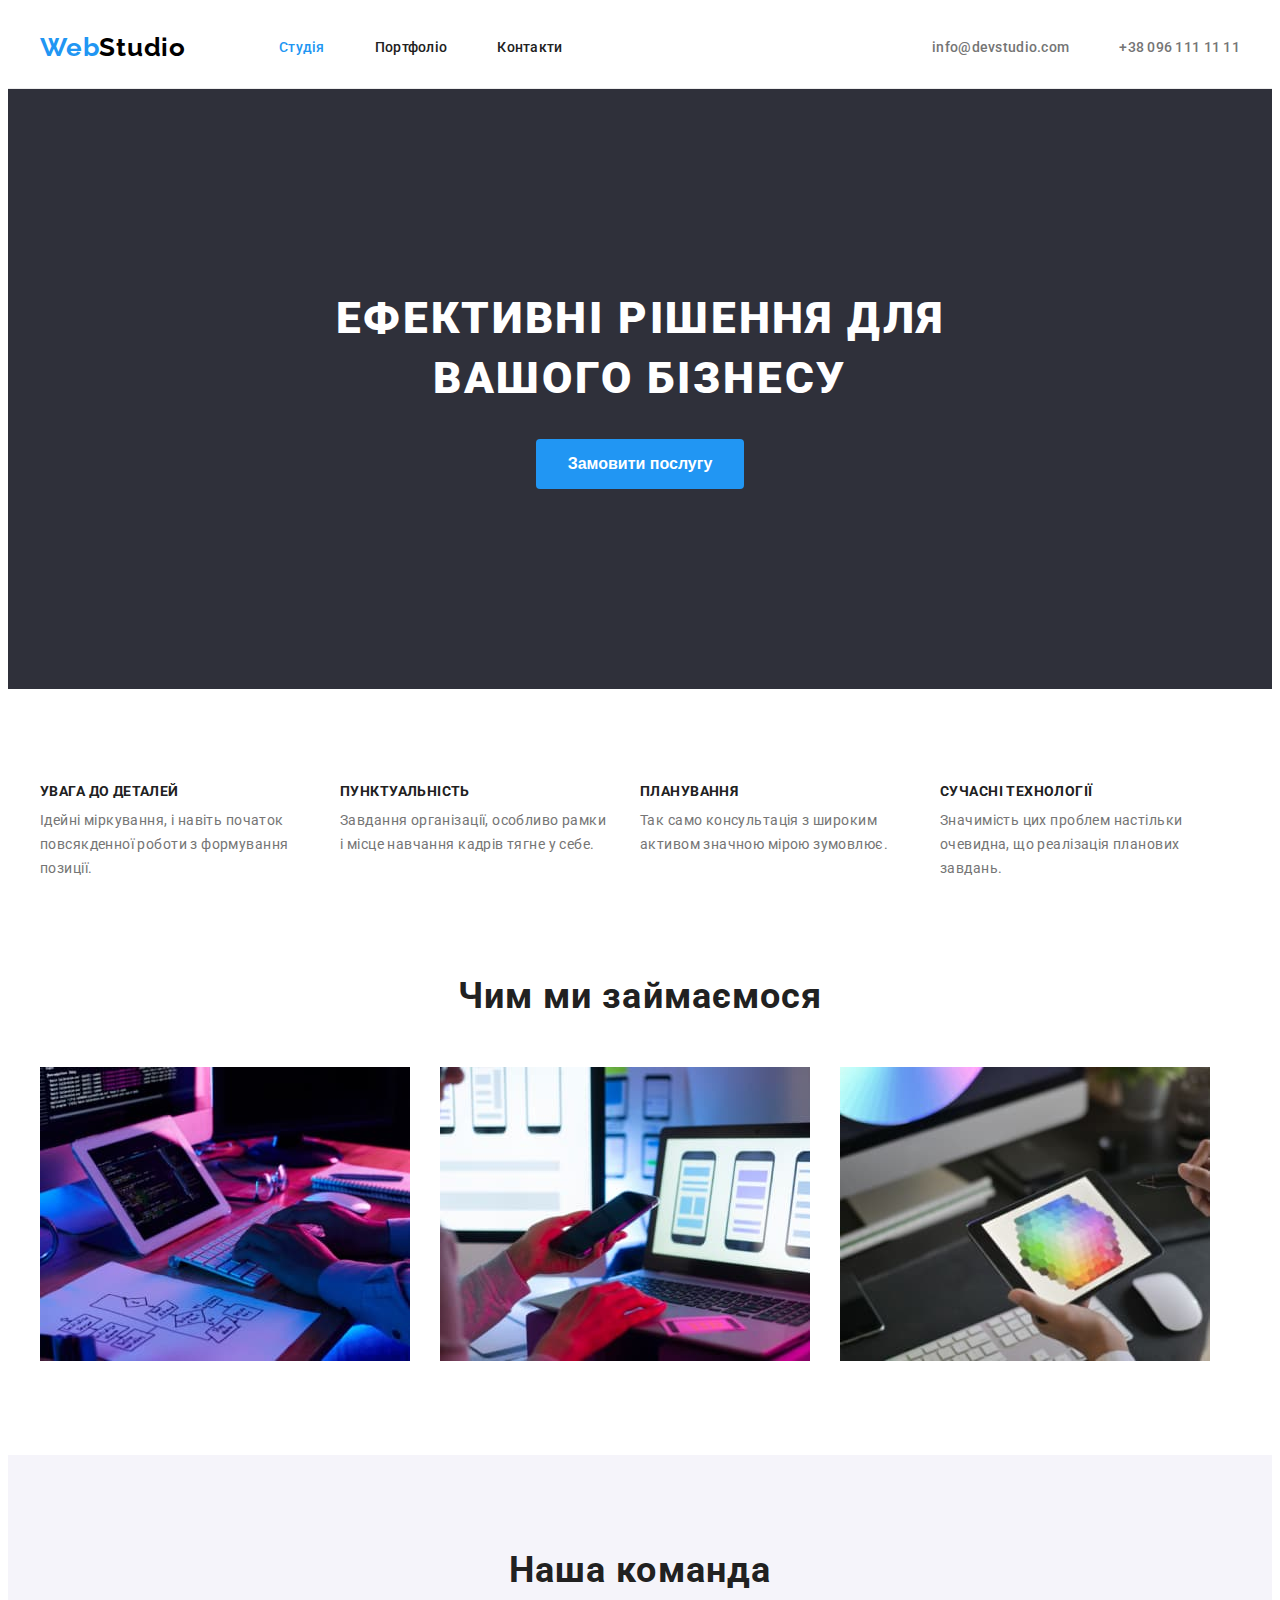
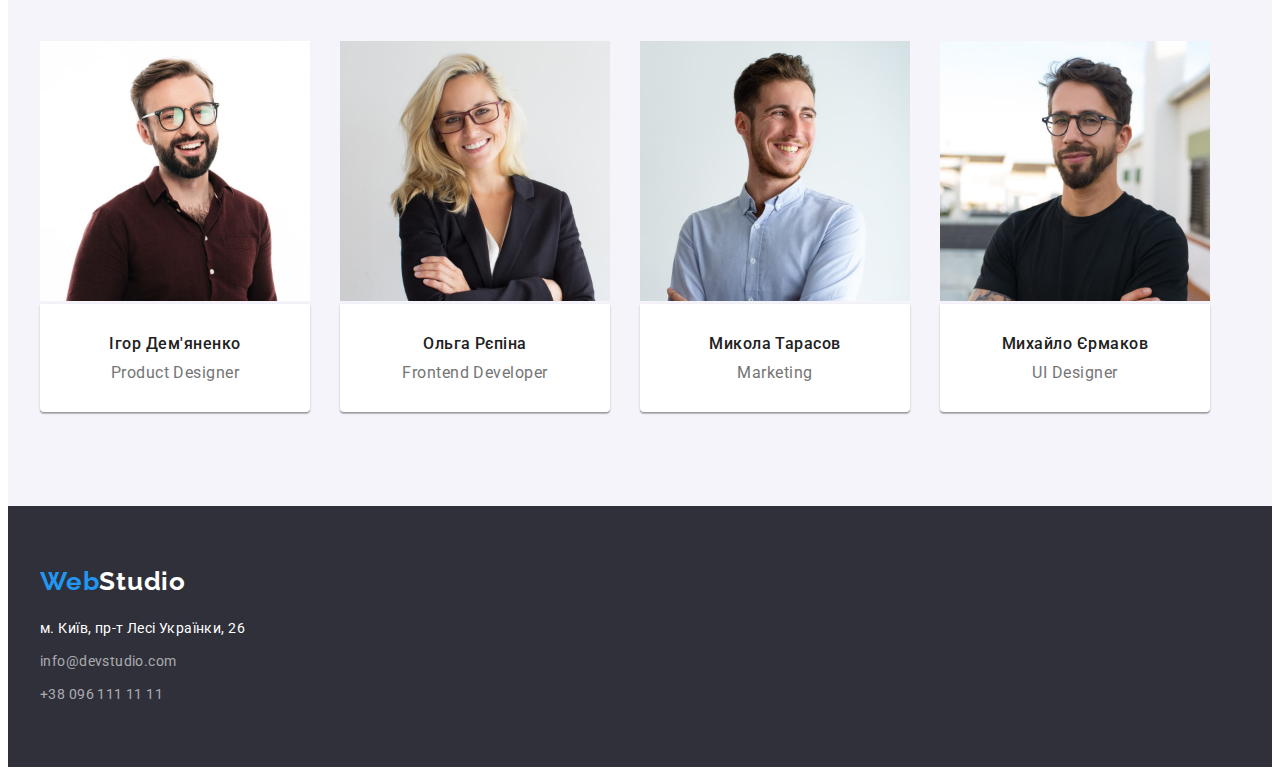
==== index.html @ 23560414 "start" ====
<!DOCTYPE html>
<html lang="uk">
  <head>
    <meta charset="UTF-8" />
    <meta http-equiv="X-UA-Compatible" content="IE=edge" />
    <meta name="viewport" content="width=device-width, initial-scale=1.0" />
    <link
    rel="stylesheet"
    href="https://cdnjs.cloudflare.com/ajax/libs/modern-normalize/1.1.0/modern-normalize.min.css"
    integrity="sha512-wpPYUAdjBVSE4KJnH1VR1HeZfpl1ub8YT/NKx4PuQ5NmX2tKuGu6U/JRp5y+Y8XG2tV+wKQpNHVUX03MfMFn9Q=="
    crossorigin="anonymous"
    referrerpolicy="no-referrer"
  />
    <link rel="stylesheet" href="./css/styles.css" />
    <link rel="preconnect" href="https://fonts.googleapis.com" />
    <link rel="preconnect" href="https://fonts.gstatic.com" crossorigin />
    <link
      href="https://fonts.googleapis.com/css2?family=Raleway:wght@700&family=Roboto:wght@400;500;700;900&display=swap"
      rel="stylesheet"
    />
    <title>Студія</title>
  </head>
  <body>
    <header class="page-header">
      <div class="container header-container">
        <a href="./index.html" class="logo"
          ><span class="logo-web">Web</span>Studio</a
        >
        <nav class="navigation">
          <ul class="header-nav">
            <li><a href="./index.html" class="link-nav current">Студія</a></li>
            <li><a href="./portfolio.html" class="link-nav">Портфоліо</a></li>
            <li><a href="" class="link-nav">Контакти</a></li>
          </ul>
        </nav>
        <ul class="contacts-nav-flex">
          <li>
            <a href="mailto:info@devstudio.com" class="contacts-nav"
              >info@devstudio.com</a
            >
          </li>
          <li>
            <a href="tel:+380961111111" class="contacts-nav"
              >+38 096 111 11 11</a
            >
          </li>
        </ul>
      </div>
    </header>
    <main>
      <section class="banner">
        <div class="container">
          <h1 class="banner-title">
            Ефективні рішення для вашого бізнесу
          </h1>
          <button type="button" class="button">Замовити послугу</button>
        </div>
      </section>
      <section class="section">
        <div class="container">
          <h2 class="visually-hidden">Переваги</h2>
          <ul class="advances">
            <li class="advances-list">
              <h3 class="title title-advances">УВАГА ДО ДЕТАЛЕЙ</h3>
              <p class="content content-advances">
                Ідейні міркування, і навіть початок повсякденної роботи з
                формування позиції.
              </p>
            </li>
            <li class="advances-list">
              <h3 class="title title-advances">ПУНКТУАЛЬНІСТЬ</h3>
              <p class="content content-advances">
                Завдання організації, особливо рамки і місце навчання кадрів
                тягне у себе.
              </p>
            </li>
            <li class="advances-list">
              <h3 class="title title-advances">ПЛАНУВАННЯ</h3>
              <p class="content content-advances">
                Так само консультація з широким активом значною мірою зумовлює.
              </p>
            </li>
            <li class="advances-list">
              <h3 class="title title-advances">СУЧАСНІ ТЕХНОЛОГІЇ</h3>
              <p class="content content-advances">
                Значимість цих проблем настільки очевидна, що реалізація
                планових завдань.
              </p>
            </li>
          </ul>
        </div>
      </section>
      <section class="section section-working">
        <div class="container container-working">
          <h2 class="title title-working">Чим ми займаємося</h2>
          <ul class="working">
            <li>
              <img
                class="working-img"
                src="./images/img.jpg"
                alt="Картинка1"
                width="370"
                height="294"
              />
            </li>
            <li>
              <img
                class="working-img"
                src="./images/img(1).jpg"
                alt="Картинка2"
                width="370"
                height="294"
              />
            </li>
            <li>
              <img
                class="working-img"
                src="./images/img(2).jpg"
                alt="Картинка3"
                width="370"
                height="294"
              />
            </li>
          </ul>
        </div>
      </section>
      <section class="section section-team">
        <div class="container container-team">
          <h2 class="title title-team">Наша команда</h2>
          <ul class="team">
            <li>
              <img
                src="./images/teammate-1.jpg"
                alt="Член команди-1"
                width="270"
                height="260"
              />
              <div class="team-content">
                <h3 class="title title-teammate">Ігор Дем'яненко</h3>
                <p class="content content-post">Product Designer</p>
              </div>
            </li>
            <li>
              <img
                src="./images/teammate-2.jpg"
                alt="Член команди-2"
                width="270"
                height="260"
              />
              <div class="team-content">
                <h3 class="title title-teammate">Ольга Рєпіна</h3>
                <p class="content content-post">Frontend Developer</p>
              </div>
            </li>
            <li>
              <img
                src="./images/teammate-3.jpg"
                alt="Член команди-3"
                width="270"
                height="260"
              />
              <div class="team-content">
                <h3 class="title title-teammate">Микола Тарасов</h3>
                <p class="content content-post">Marketing</p>
              </div>
            </li>
            <li>
              <img
                src="./images/teammate-4.jpg"
                alt="Член команди-4"
                width="270"
                height="260"
              />
              <div class="team-content">
                <h3 class="title title-teammate">Михайло Єрмаков</h3>
                <p class="content content-post">UI Designer</p>
              </div>
            </li>
          </ul>
        </div>
      </section>
    </main>
    <footer class="footer">
      <div class="container">
        <a href="./index.html" class="logo-footer"
          ><span class="logo-web-footer">Web</span>Studio</a
        >
        <address>
          <ul>
            <li class="footer-list">
              <a href="https://goo.gl/maps/j4HgzEJUqqc4Ymoc8" class="address">
                м. Київ, пр-т Лесі Українки, 26</a
              >
            </li>
            <li class="footer-list">
              <a href="mailto:info@devstudio.com" class="contacts-footer"
                >info@devstudio.com</a
              >
            </li>
            <li>
              <a href="tel:+380961111111" class="contacts-footer"
                >+38 096 111 11 11</a
              >
            </li>
          </ul>
        </address>
      </div>
    </footer>
  </body>
</html>
---- css/styles.css ----
h1,
h2,
h3,
h4,
h5,
h6,
p{
    margin: 0;
}

body{
    background-color: #FFFFFF;
    font-family: 'Roboto', sans-serif;
    color: #757575;
    font-size: 14px;
    letter-spacing: 0.03em;
}
footer{
    background-color: #2F303A;
}
ul{
    list-style: none;
    padding: 0;
    margin: 0;
}

/* Header */
.header-nav{
    display: flex;
    gap: 50px;
}
.page-header{
    border-bottom: 1px solid #ECECEC;
    padding-top: 24px;
    padding-bottom: 25px;
}
.contacts-nav-flex{
    display: flex;
    gap: 50px;
}
.header-container{
    display: flex;
    align-items: center;
}
.logo{
    color: black;
    font-family: 'Raleway', sans-serif;
    text-decoration: none;
    font-weight: 700;
    font-size: 26px;
    line-height: 1.1923;
    letter-spacing: 0.03em;
    margin-right: 93px;
}
.logo-web{
    color: #2196F3;
    font-family: 'Raleway', sans-serif;
    text-decoration: none;
    font-weight: 700;
    font-size: 26px;
    line-height: 1.1923;
    letter-spacing: 0.03em;
}
.navigation{
    margin-right: auto;
}
.link-nav{
    color: #212121;
    text-decoration: none;
    font-weight: 500;
    font-size: 14px;
    line-height: 1.1428;
    letter-spacing: 0.02em;
    padding-top: 10px;
    padding-bottom: 10px;
}
.link-nav:hover, 
.link-nav:focus{
    color: #2196F3;
}
.contacts-nav{
    color: #757575;
    text-decoration: none;
    font-weight: 500;
    font-size: 14px;
    line-height: 1.1428;
    letter-spacing: 0.02em;
    padding-top: 10px;
    padding-bottom: 10px;
}
.contacts-nav:hover, 
.contacts-nav:focus{
    color: #2196F3;
}
/* Main index */
.banner{
    background-color: #2F303A;
    padding-top: 200px;
    padding-bottom: 200px;
}
.banner-title{
    color: #FFFFFF;
    text-align: center;
    font-weight: 900;
    font-size: 44px;
    line-height: 1.3636;
    letter-spacing: 0.06em;
    text-transform: uppercase;
    width: 696px;
    margin: 0 auto;
}
.title{
    color: #212121;
}
.content{
    color: #757575;
}
.logo-footer{
    color: #FFFFFF;
    font-family: 'Raleway', sans-serif;
    text-decoration: none;
    font-weight: 700;
    font-size: 26px;
    line-height: 1.1923;
    letter-spacing: 0.03em;
    margin-bottom: 20px;
    display: block;
}
.logo-web-footer{
    color: #2196F3;
    font-family: 'Raleway', sans-serif;
    text-decoration: none;
    font-weight: 700;
    font-size: 26px;
    line-height: 1.1923;
    letter-spacing: 0.03em;
}
.footer-list{
    margin-bottom: 9px;
}
.address{
    color: #FFFFFF;
    text-decoration: none;
    font-weight: 400;
    font-size: 14px;
    line-height: 1.7142;
    letter-spacing: 0.03em;
    font-style: normal;
}
.address:focus,
.address:hover{
    color: #2196F3; 
}
.contacts-footer{
    color: rgba(255, 255, 255, 0.6);
    text-decoration: none;
    font-weight: 400;
    font-size: 14px;
    line-height: 1.7142;
    letter-spacing: 0.03em;
    font-style: normal;
}
.contacts-footer:hover,
.contacts-footer:focus{
    color: #2196F3;
}
.footer{
    padding-top: 60px;
    padding-bottom: 60px;
}
.button{
    cursor: pointer;
}
.banner button{
    display: block;
    background: #2196F3;
    font-weight: 700;
    font-size: 16px;
    line-height: 1.87;
    color: #FFFFFF;
    margin: 0 auto;
    margin-top: 30px;
    border-radius: 4px;
    border: 0;
    padding: 10px 32px ;
}
.advances{
    display: flex;
    gap: 30px;
}
.title-advances{  
    font-weight: 700;
    font-size: 14px;
    line-height: 1.1428;
    letter-spacing: 0.03em;
    text-transform: uppercase;
    margin-bottom: 10px;
}
.content-advances {
    font-weight: 400;
    font-size: 14px;
    line-height: 1.7142;
    letter-spacing: 0.03em;
}
.advances-list{
    width: 270px;
}
.title-working{
    font-weight: 700;
    font-size: 36px;
    line-height: 1.1666;
    text-align: center;
    letter-spacing: 0.03em;
    margin-bottom: 50px;
}
.working-img{
    display: block;
    max-width: 100%;
    height: auto;
}
.working{
    display: flex;
    gap: 30px;
}
.team{
    display: flex;
    gap: 30px;
}
.title-team{
    font-weight: 700;
    font-size: 36px;
    line-height: 1.1666;
    text-align: center;
    letter-spacing: 0.03em;
    margin-bottom: 50px;
}
.title-teammate{
    font-weight: 500;
    font-size: 16px;
    line-height: 1.1875;
    letter-spacing: 0.03em;
    margin-bottom: 10px;
}
.container-team{
    text-align: center;
      
}
.section-team{
    background-color:#F5F4FA ;
}
.team-content{
    background: #FFFFFF;
    box-shadow: 0px 1px 3px rgba(0, 0, 0, 0.12), 0px 1px 1px rgba(0, 0, 0, 0.14), 0px 2px 1px rgba(0, 0, 0, 0.2);
    border-radius: 0px 0px 4px 4px;
    padding-top: 30px;
    padding-bottom: 30px;
    display: block;
    max-width: 100%;
    height: auto;
}
.content-post{
    font-weight: 400;
    font-size: 16px;
    line-height: 1.1875;
    letter-spacing: 0.03em;
}
.button-filter{
    background: #F5F4FA;
    font-weight: 500;
    font-size: 16px;
    line-height: 1.625;
    border-radius: 4px;
    padding-top: 6px;
    padding-bottom: 6px;
    padding-left: 22px;
    padding-right: 22px;
    border: none;
}
.button-filter:focus,
.button-filter:hover{
    background: #2196F3;
    color: #FFFFFF;
}
.title-project{
    font-weight: 700;
    font-size: 18px;
    line-height: 2;
    letter-spacing: 0.06em;
    margin-bottom: 4px;
}

.current{
    color: #2196F3;
}
.section{
    padding-top: 94px;
    padding-bottom: 94px;
}
.section-working{
    padding-top: 0;
}
.container-filter{
    display: flex;
    justify-content: center;
    gap: 8px;
    margin-bottom: 50px;
}
.projects-item{
    border-bottom: 1px solid #EEEEEE;
    border-left: 1px solid #EEEEEE;
    border-right: 1px solid #EEEEEE;
    padding-left: 24px;
    padding-right: 24px;
    padding-top: 20px;
    padding-bottom: 20px;
}
.projects-list{
    flex-basis: calc((100% - 60px) / 3);
}
.container-projects{
    display: flex;
    flex-wrap: wrap;
    gap: 30px;
}
.container{
    width: 1200px;
    padding-left: 15px;
    padding-right: 15px;
    margin: 0 auto;
    
}
.content-view{
    font-weight: 400;
    font-size: 16px;
    line-height: 1.875;
    letter-spacing: 0.03em;
}
.visually-hidden {
    position: absolute;
    width: 1px;
    height: 1px;
    margin: -1px;
    border: 0;
    padding: 0;
    
    white-space: nowrap;
    clip-path: inset(100%);
    clip: rect(0 0 0 0);
    overflow: hidden;
  }
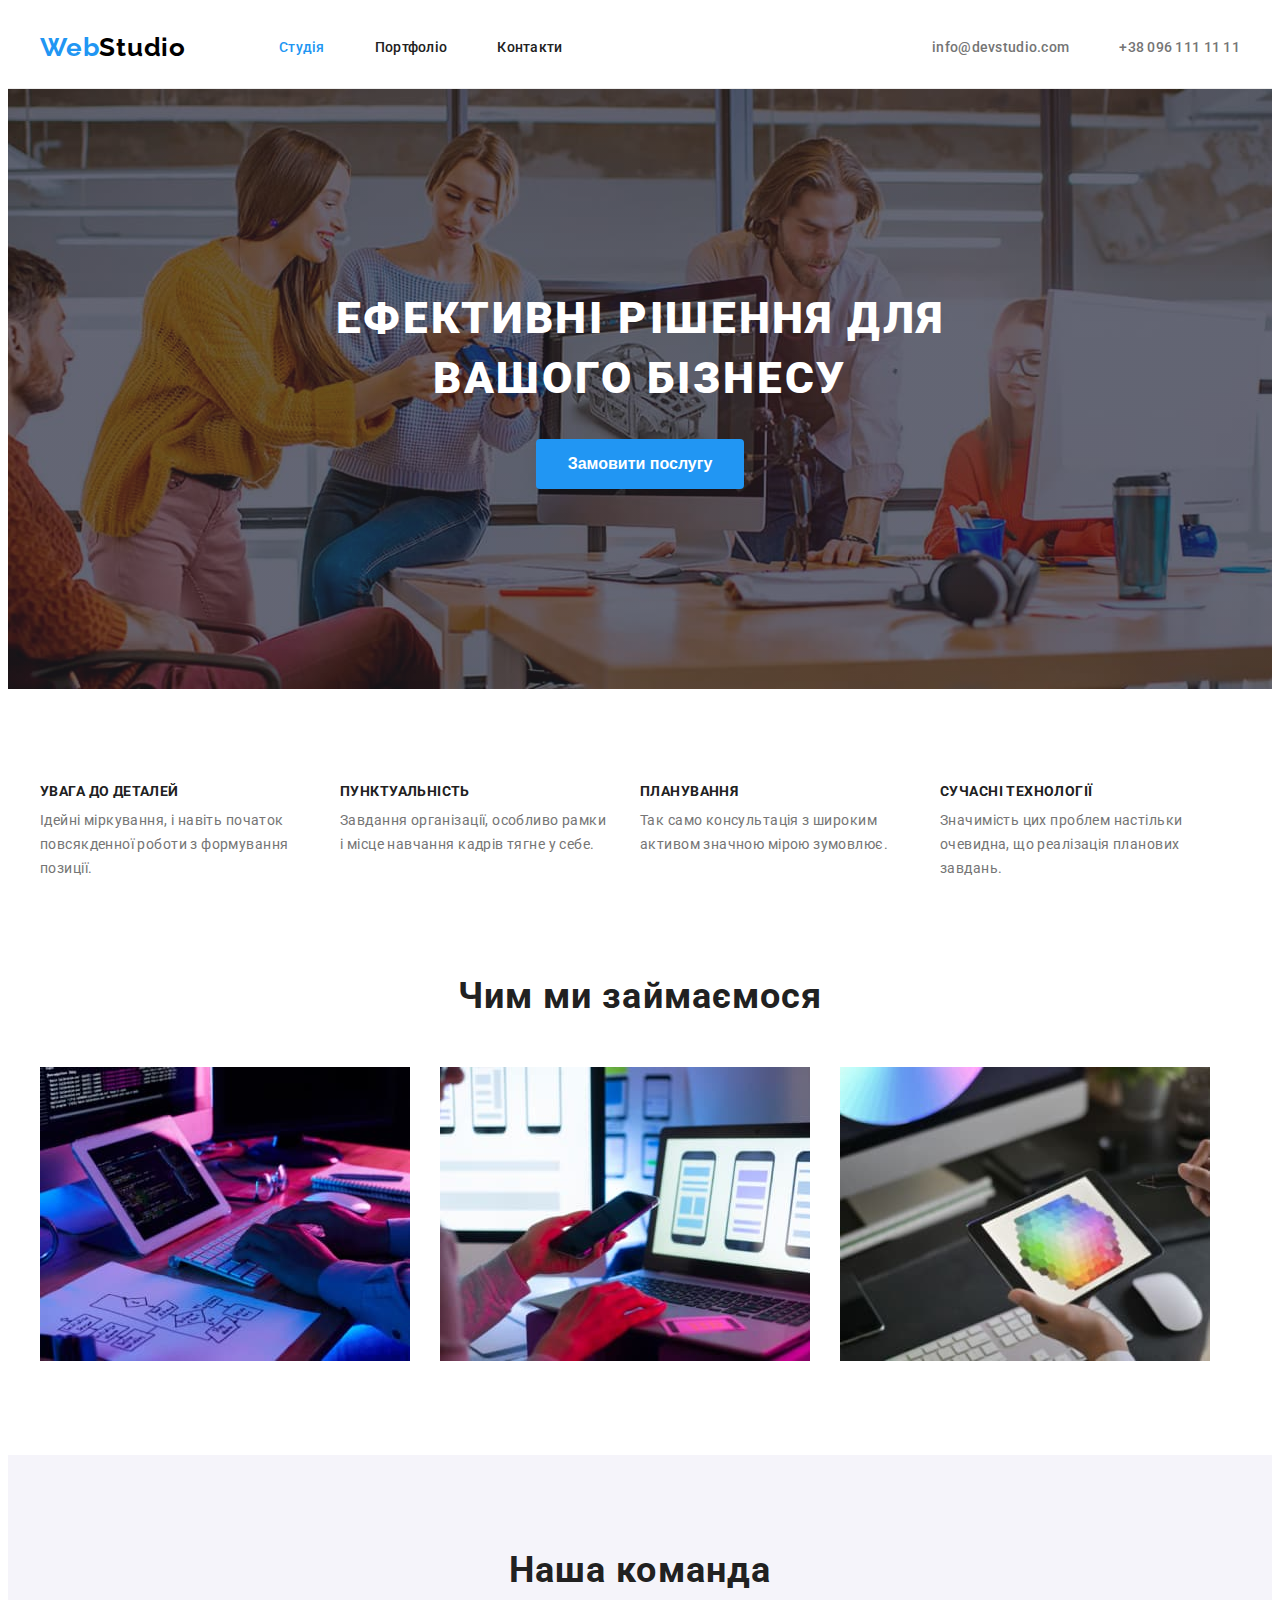
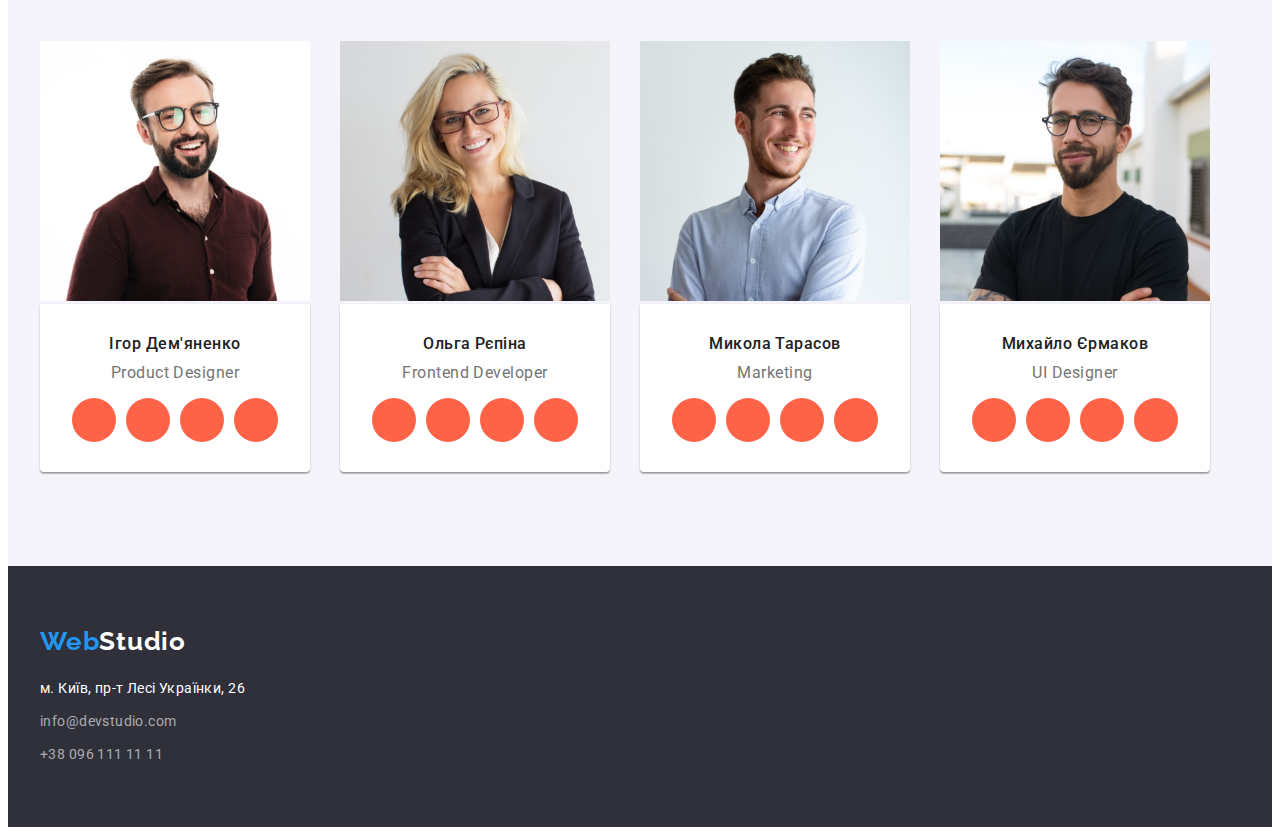
==== commit 3414aada: "commit" ====
--- a/index.html
+++ b/index.html
@@ -49,7 +49,7 @@
     </header>
     <main>
       <section class="banner">
-        <div class="container">
+        <div class="container container-banner">
           <h1 class="banner-title">
             Ефективні рішення для вашого бізнесу
           </h1>
@@ -138,6 +138,20 @@
               <div class="team-content">
                 <h3 class="title title-teammate">Ігор Дем'яненко</h3>
                 <p class="content content-post">Product Designer</p>
+                <ul class="team-soc-list">
+                  <li class="team-soc-item">
+                    <a class="team-soc-link" href="#"></a>
+                  </li>
+                  <li class="team-soc-item">
+                    <a class="team-soc-link" href="#"></a>
+                  </li>
+                  <li class="team-soc-item">
+                    <a class="team-soc-link" href="#"></a>
+                  </li>
+                  <li class="team-soc-item">
+                    <a class="team-soc-link" href="#"></a>
+                  </li>
+                </ul>
               </div>
             </li>
             <li>
@@ -150,6 +164,20 @@
               <div class="team-content">
                 <h3 class="title title-teammate">Ольга Рєпіна</h3>
                 <p class="content content-post">Frontend Developer</p>
+                <ul class="team-soc-list">
+                  <li class="team-soc-item">
+                    <a class="team-soc-link" href="#"></a>
+                  </li>
+                  <li class="team-soc-item">
+                    <a class="team-soc-link" href="#"></a>
+                  </li>
+                  <li class="team-soc-item">
+                    <a class="team-soc-link" href="#"></a>
+                  </li>
+                  <li class="team-soc-item">
+                    <a class="team-soc-link" href="#"></a>
+                  </li>
+                </ul>
               </div>
             </li>
             <li>
@@ -162,6 +190,20 @@
               <div class="team-content">
                 <h3 class="title title-teammate">Микола Тарасов</h3>
                 <p class="content content-post">Marketing</p>
+                <ul class="team-soc-list">
+                  <li class="team-soc-item">
+                    <a class="team-soc-link" href="#"></a>
+                  </li>
+                  <li class="team-soc-item">
+                    <a class="team-soc-link" href="#"></a>
+                  </li>
+                  <li class="team-soc-item">
+                    <a class="team-soc-link" href="#"></a>
+                  </li>
+                  <li class="team-soc-item">
+                    <a class="team-soc-link" href="#"></a>
+                  </li>
+                </ul>
               </div>
             </li>
             <li>
@@ -174,6 +216,20 @@
               <div class="team-content">
                 <h3 class="title title-teammate">Михайло Єрмаков</h3>
                 <p class="content content-post">UI Designer</p>
+                <ul class="team-soc-list">
+                  <li class="team-soc-item">
+                    <a class="team-soc-link" href="#"></a>
+                  </li>
+                  <li class="team-soc-item">
+                    <a class="team-soc-link" href="#"></a>
+                  </li>
+                  <li class="team-soc-item">
+                    <a class="team-soc-link" href="#"></a>
+                  </li>
+                  <li class="team-soc-item">
+                    <a class="team-soc-link" href="#"></a>
+                  </li>
+                </ul>
               </div>
             </li>
           </ul>
--- a/css/styles.css
+++ b/css/styles.css
@@ -95,8 +95,19 @@
 /* Main index */
 .banner{
     background-color: #2F303A;
+    background-image: linear-gradient(to right, 
+    rgba(47, 48, 58, 0.4), 
+    rgba(47, 48, 58, 0.4)), 
+    url(../images/Img\ \(16\)\ \(1\).jpg) ;
+    background-size: cover;
+    background-repeat: no-repeat;
+    background-position: center;
     padding-top: 200px;
     padding-bottom: 200px;
+    margin-left: auto;
+    margin-right: auto;
+    text-align: center;
+    max-width: 1600px;
 }
 .banner-title{
     color: #FFFFFF;
@@ -258,11 +269,30 @@
     max-width: 100%;
     height: auto;
 }
+
+.team-soc-list{
+display: flex;
+justify-content: center;
+gap: 10px;
+}
+.team-soc-item{
+width: 44px;
+height: 44px;
+}
+.team-soc-link{
+width: 100%;
+height: 100%;
+background-color: tomato;
+border-radius: 50%;
+display: block;
+}
+
 .content-post{
     font-weight: 400;
     font-size: 16px;
     line-height: 1.1875;
     letter-spacing: 0.03em;
+    margin-bottom: 16px;
 }
 .button-filter{
     background: #F5F4FA;
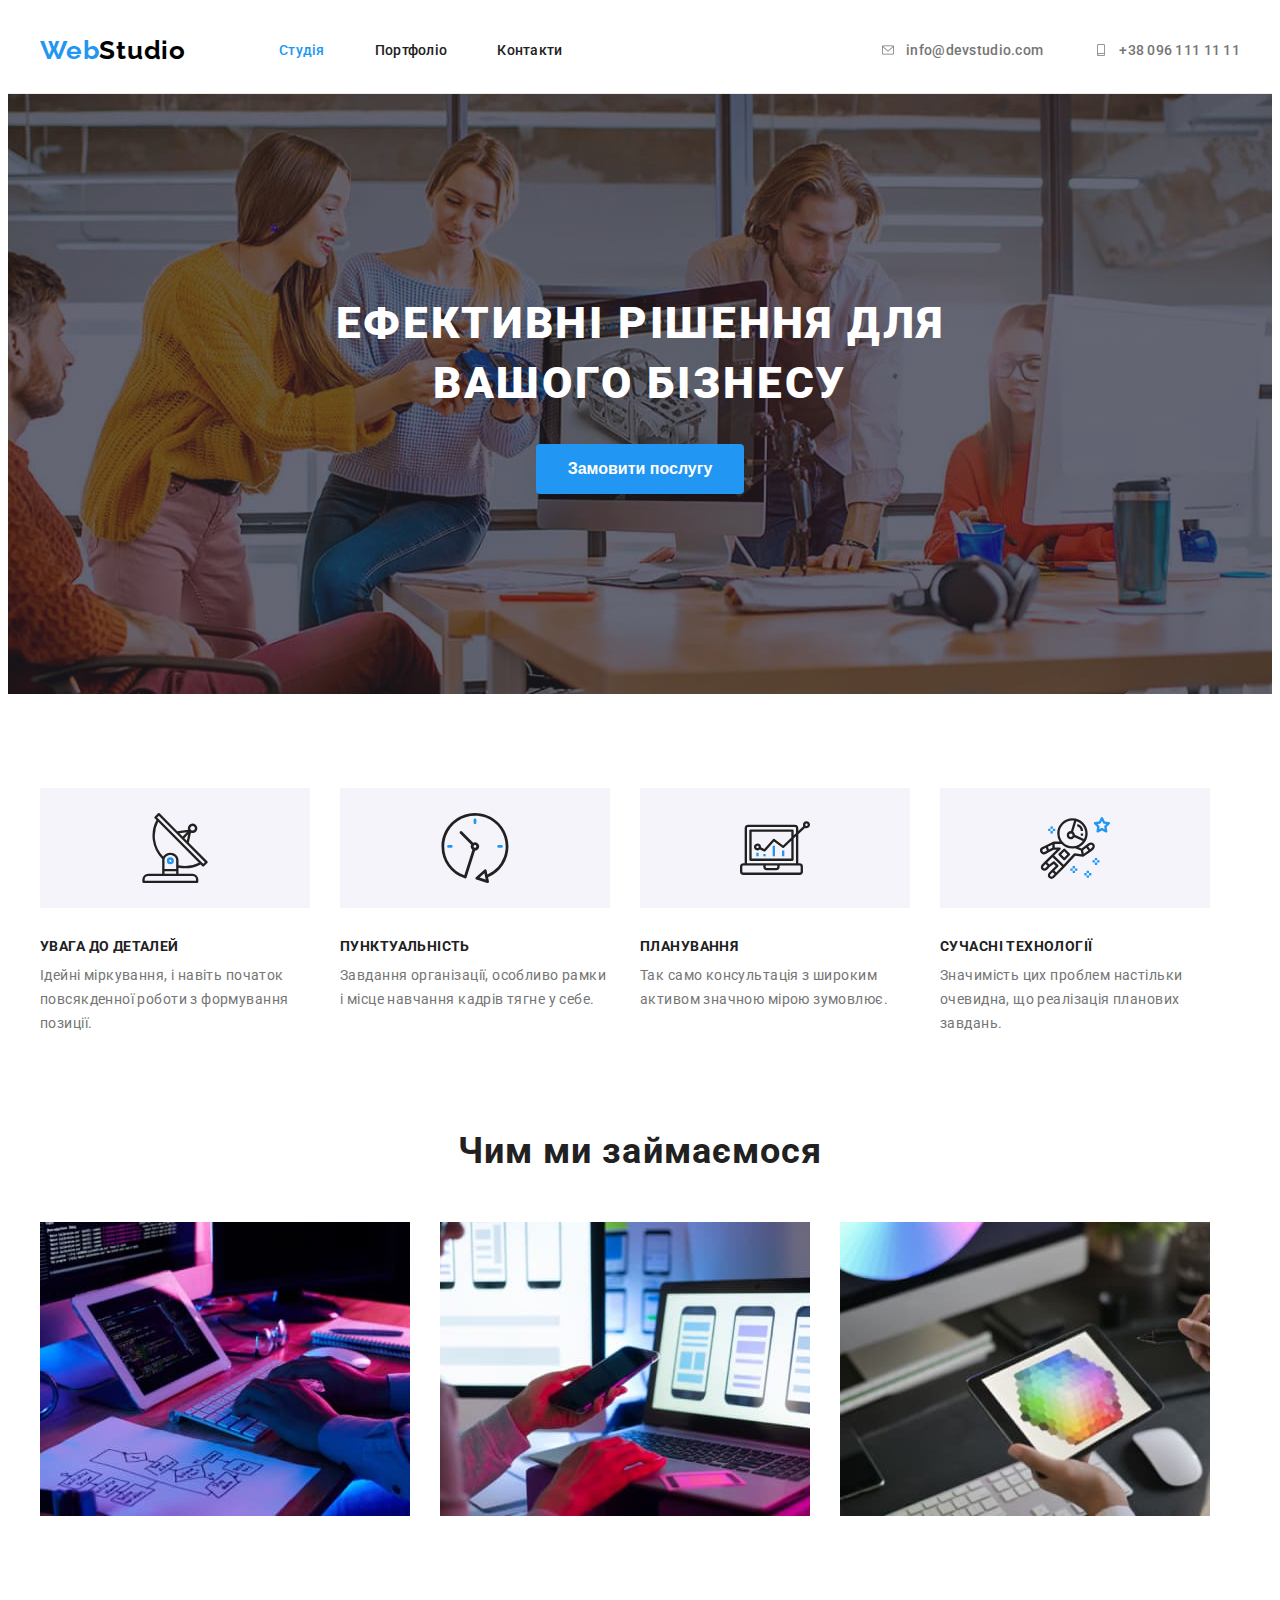
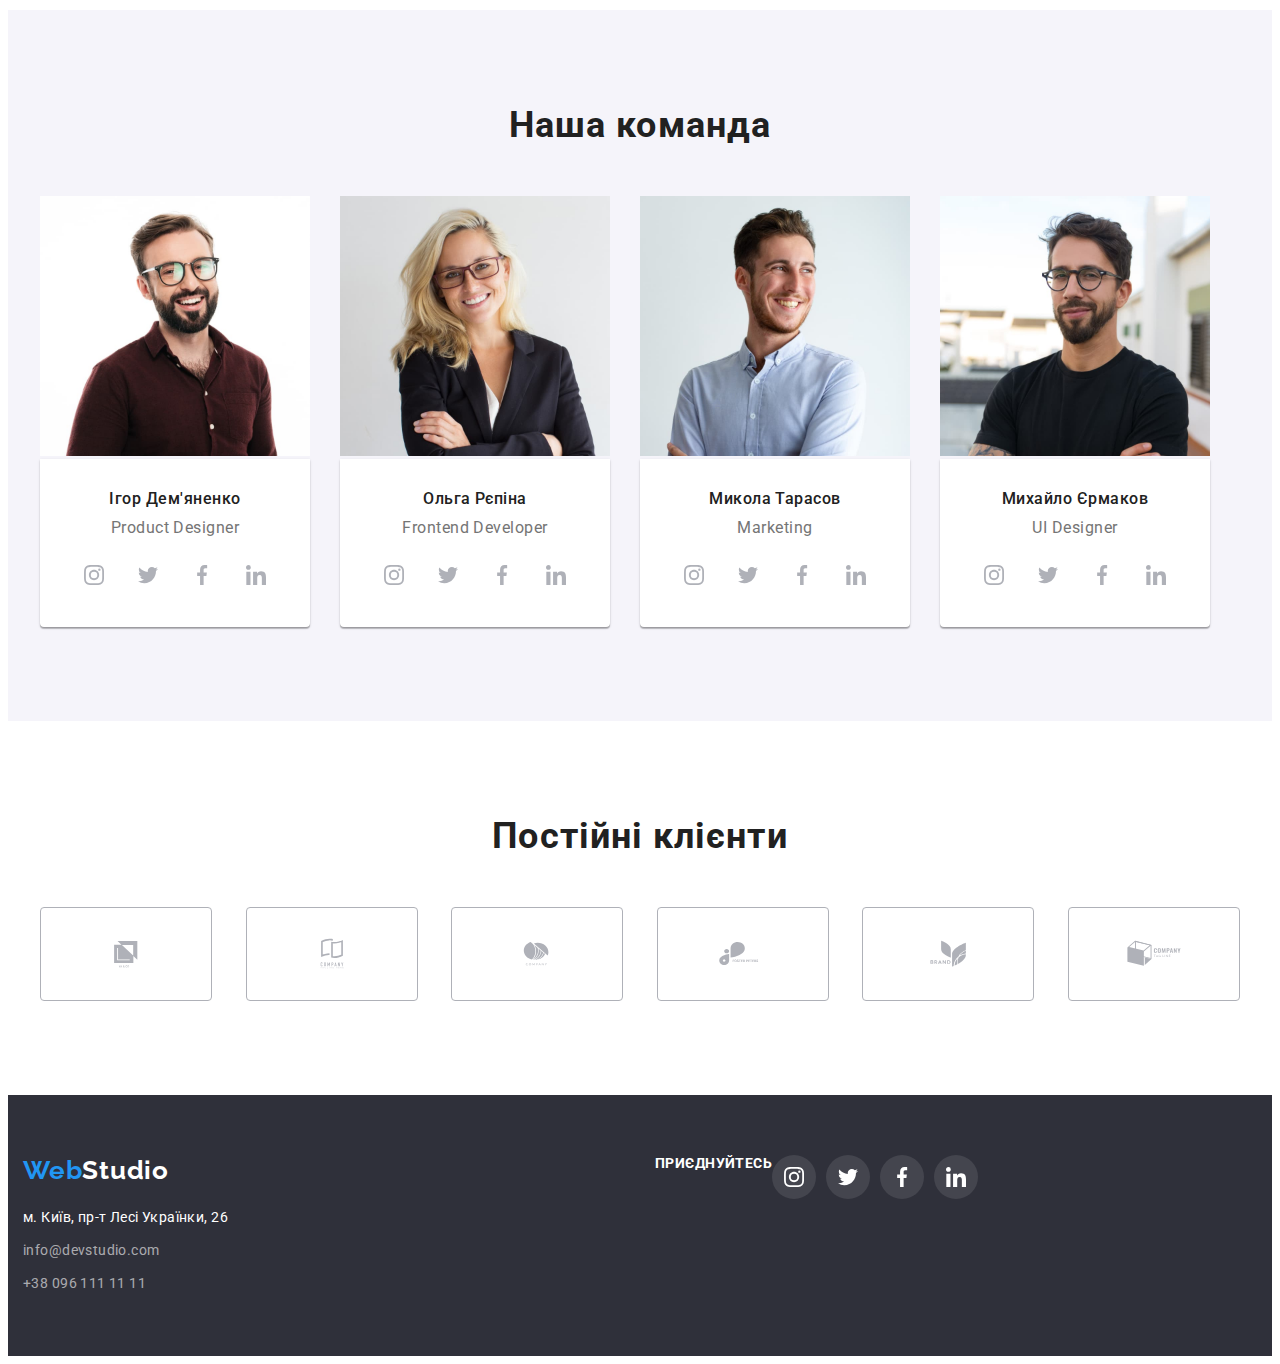
==== commit f6e8f7dc: "commit2" ====
--- a/index.html
+++ b/index.html
@@ -36,12 +36,20 @@
         <ul class="contacts-nav-flex">
           <li>
             <a href="mailto:info@devstudio.com" class="contacts-nav"
-              >info@devstudio.com</a
+              >
+              <svg class="icon-contacts" width="16" height="12">
+                <use href="./images/icons.svg#icon-envelope"></use>
+              </svg>
+              info@devstudio.com</a
             >
           </li>
           <li>
             <a href="tel:+380961111111" class="contacts-nav"
-              >+38 096 111 11 11</a
+              >
+              <svg class="icon-contacts" width="16" height="12">
+                <use href="./images/icons.svg#icon-smartphone"></use>
+              </svg>
+              +38 096 111 11 11</a
             >
           </li>
         </ul>
@@ -61,6 +69,11 @@
           <h2 class="visually-hidden">Переваги</h2>
           <ul class="advances">
             <li class="advances-list">
+              <div class="advances-style">
+                <svg class="advances-icon" width="70" height="70">
+                  <use href="./images/icons.svg#icon-antenna"></use>
+                </svg>
+              </div>
               <h3 class="title title-advances">УВАГА ДО ДЕТАЛЕЙ</h3>
               <p class="content content-advances">
                 Ідейні міркування, і навіть початок повсякденної роботи з
@@ -68,6 +81,11 @@
               </p>
             </li>
             <li class="advances-list">
+              <div class="advances-style">
+                <svg class="advances-icon" width="70" height="70">
+                  <use href="./images/icons.svg#icon-clock"></use>
+                </svg>
+              </div>
               <h3 class="title title-advances">ПУНКТУАЛЬНІСТЬ</h3>
               <p class="content content-advances">
                 Завдання організації, особливо рамки і місце навчання кадрів
@@ -75,12 +93,22 @@
               </p>
             </li>
             <li class="advances-list">
+              <div class="advances-style">
+                <svg class="advances-icon" width="70" height="70">
+                  <use href="./images/icons.svg#icon-diagram"></use>
+                </svg>
+              </div>
               <h3 class="title title-advances">ПЛАНУВАННЯ</h3>
               <p class="content content-advances">
                 Так само консультація з широким активом значною мірою зумовлює.
               </p>
             </li>
             <li class="advances-list">
+              <div class="advances-style">
+                <svg class="advances-icon" width="70" height="70">
+                  <use href="./images/icons.svg#icon-astronaut"></use>
+                </svg>
+              </div>
               <h3 class="title title-advances">СУЧАСНІ ТЕХНОЛОГІЇ</h3>
               <p class="content content-advances">
                 Значимість цих проблем настільки очевидна, що реалізація
@@ -140,16 +168,32 @@
                 <p class="content content-post">Product Designer</p>
                 <ul class="team-soc-list">
                   <li class="team-soc-item">
-                    <a class="team-soc-link" href="#"></a>
-                  </li>
-                  <li class="team-soc-item">
-                    <a class="team-soc-link" href="#"></a>
-                  </li>
-                  <li class="team-soc-item">
-                    <a class="team-soc-link" href="#"></a>
-                  </li>
-                  <li class="team-soc-item">
-                    <a class="team-soc-link" href="#"></a>
+                    <a class="team-soc-link" href="#">
+                      <svg class="team-soc-icon" width="20" height="20">
+                        <use href="./images/icons.svg#icon-instagram"></use>
+                      </svg>
+                    </a>
+                  </li>
+                  <li class="team-soc-item">
+                    <a class="team-soc-link" href="#">
+                      <svg class="team-soc-icon" width="20" height="20">
+                        <use href="./images/icons.svg#icon-twitter"></use>
+                      </svg>
+                    </a>
+                  </li>
+                  <li class="team-soc-item">
+                    <a class="team-soc-link" href="#">
+                      <svg class="team-soc-icon" width="20" height="20">
+                        <use href="./images/icons.svg#icon-facebook"></use>
+                      </svg>
+                    </a>
+                  </li>
+                  <li class="team-soc-item">
+                    <a class="team-soc-link" href="#">
+                      <svg class="team-soc-icon" width="20" height="20">
+                        <use href="./images/icons.svg#icon-linkedin"></use>
+                      </svg>
+                    </a>
                   </li>
                 </ul>
               </div>
@@ -166,16 +210,32 @@
                 <p class="content content-post">Frontend Developer</p>
                 <ul class="team-soc-list">
                   <li class="team-soc-item">
-                    <a class="team-soc-link" href="#"></a>
-                  </li>
-                  <li class="team-soc-item">
-                    <a class="team-soc-link" href="#"></a>
-                  </li>
-                  <li class="team-soc-item">
-                    <a class="team-soc-link" href="#"></a>
-                  </li>
-                  <li class="team-soc-item">
-                    <a class="team-soc-link" href="#"></a>
+                    <a class="team-soc-link" href="#">
+                      <svg class="team-soc-icon" width="20" height="20">
+                        <use href="./images/icons.svg#icon-instagram"></use>
+                      </svg>
+                    </a>
+                  </li>
+                  <li class="team-soc-item">
+                    <a class="team-soc-link" href="#">
+                      <svg class="team-soc-icon" width="20" height="20">
+                        <use href="./images/icons.svg#icon-twitter"></use>
+                      </svg>
+                    </a>
+                  </li>
+                  <li class="team-soc-item">
+                    <a class="team-soc-link" href="#">
+                      <svg class="team-soc-icon" width="20" height="20">
+                        <use href="./images/icons.svg#icon-facebook"></use>
+                      </svg>
+                    </a>
+                  </li>
+                  <li class="team-soc-item">
+                    <a class="team-soc-link" href="#">
+                      <svg class="team-soc-icon" width="20" height="20">
+                        <use href="./images/icons.svg#icon-linkedin"></use>
+                      </svg>
+                    </a>
                   </li>
                 </ul>
               </div>
@@ -192,16 +252,32 @@
                 <p class="content content-post">Marketing</p>
                 <ul class="team-soc-list">
                   <li class="team-soc-item">
-                    <a class="team-soc-link" href="#"></a>
-                  </li>
-                  <li class="team-soc-item">
-                    <a class="team-soc-link" href="#"></a>
-                  </li>
-                  <li class="team-soc-item">
-                    <a class="team-soc-link" href="#"></a>
-                  </li>
-                  <li class="team-soc-item">
-                    <a class="team-soc-link" href="#"></a>
+                    <a class="team-soc-link" href="#">
+                      <svg class="team-soc-icon" width="20" height="20">
+                        <use href="./images/icons.svg#icon-instagram"></use>
+                      </svg>
+                    </a>
+                  </li>
+                  <li class="team-soc-item">
+                    <a class="team-soc-link" href="#">
+                      <svg class="team-soc-icon" width="20" height="20">
+                        <use href="./images/icons.svg#icon-twitter"></use>
+                      </svg>
+                    </a>
+                  </li>
+                  <li class="team-soc-item">
+                    <a class="team-soc-link" href="#">
+                      <svg class="team-soc-icon" width="20" height="20">
+                        <use href="./images/icons.svg#icon-facebook"></use>
+                      </svg>
+                    </a>
+                  </li>
+                  <li class="team-soc-item">
+                    <a class="team-soc-link" href="#">
+                      <svg class="team-soc-icon" width="20" height="20">
+                        <use href="./images/icons.svg#icon-linkedin"></use>
+                      </svg>
+                    </a>
                   </li>
                 </ul>
               </div>
@@ -218,26 +294,91 @@
                 <p class="content content-post">UI Designer</p>
                 <ul class="team-soc-list">
                   <li class="team-soc-item">
-                    <a class="team-soc-link" href="#"></a>
-                  </li>
-                  <li class="team-soc-item">
-                    <a class="team-soc-link" href="#"></a>
-                  </li>
-                  <li class="team-soc-item">
-                    <a class="team-soc-link" href="#"></a>
-                  </li>
-                  <li class="team-soc-item">
-                    <a class="team-soc-link" href="#"></a>
+                    <a class="team-soc-link" href="#">
+                      <svg class="team-soc-icon" width="20" height="20">
+                        <use href="./images/icons.svg#icon-instagram"></use>
+                      </svg>
+                    </a>
+                  </li>
+                  <li class="team-soc-item">
+                    <a class="team-soc-link" href="#">
+                      <svg class="team-soc-icon" width="20" height="20">
+                        <use href="./images/icons.svg#icon-twitter"></use>
+                      </svg>
+                    </a>
+                  </li>
+                  <li class="team-soc-item">
+                    <a class="team-soc-link" href="#">
+                      <svg class="team-soc-icon" width="20" height="20">
+                        <use href="./images/icons.svg#icon-facebook"></use>
+                      </svg>
+                    </a>
+                  </li>
+                  <li class="team-soc-item">
+                    <a class="team-soc-link" href="#">
+                      <svg class="team-soc-icon" width="20" height="20">
+                        <use href="./images/icons.svg#icon-linkedin"></use>
+                      </svg>
+                    </a>
                   </li>
                 </ul>
               </div>
+            </li>
+          </ul>
+        </div>
+      </section>
+      <section class="section">
+        <div class="container">
+          <h4 class="title title-clients">Постійні клієнти</h4>
+          <ul class="clients-list">
+            <li class="clients-item">
+              <a class="clients-link" href="">
+                <svg class="clients-icon" width="106" height="60">
+                  <use href="./images/icons.svg#icon-logo-1"></use>
+                </svg>
+              </a>
+            </li>
+            <li class="clients-item">
+              <a class="clients-link" href="">
+                <svg class="clients-icon" width="106" height="60">
+                  <use href="./images/icons.svg#icon-logo-2"></use>
+                </svg>
+              </a>
+            </li>
+            <li class="clients-item">
+              <a class="clients-link" href="">
+                <svg class="clients-icon" width="106" height="60">
+                  <use href="./images/icons.svg#icon-logo-3"></use>
+                </svg>
+              </a>
+            </li>
+            <li class="clients-item">
+              <a class="clients-link" href="">
+                <svg class="clients-icon" width="106" height="60">
+                  <use href="./images/icons.svg#icon-logo-4"></use>
+                </svg>
+              </a>
+            </li>
+            <li class="clients-item">
+              <a class="clients-link" href="">
+                <svg class="clients-icon" width="106" height="60">
+                  <use href="./images/icons.svg#icon-logo-5"></use>
+                </svg>
+              </a>
+            </li>
+            <li class="clients-item">
+              <a class="clients-link" href="">
+                <svg class="clients-icon" width="106" height="60">
+                  <use href="./images/icons.svg#icon-logo-6"></use>
+                </svg>
+              </a>
             </li>
           </ul>
         </div>
       </section>
     </main>
     <footer class="footer">
-      <div class="container">
+      <div class="container container-contacts-footer">
         <a href="./index.html" class="logo-footer"
           ><span class="logo-web-footer">Web</span>Studio</a
         >
@@ -261,6 +402,39 @@
           </ul>
         </address>
       </div>
+      <div class="container container-footer-icon">
+        <span class="icons-footer">ПРИЄДНУЙТЕСЬ</span>
+        <ul class="footer-soc-list">
+          <li class="footer-soc-item">
+            <a class="footer-soc-link" href="">
+              <svg class="footer-soc-icon" width="20" height="20">
+                <use href="./images/icons.svg#icon-instagram"></use>
+              </svg>
+            </a>
+          </li>
+          <li class="footer-soc-item">
+            <a class="footer-soc-link" href="">
+              <svg class="footer-soc-icon" width="20" height="20">
+                <use href="./images/icons.svg#icon-twitter"></use>
+              </svg>
+            </a>
+          </li>
+          <li class="footer-soc-item">
+            <a class="footer-soc-link" href="">
+              <svg class="footer-soc-icon" width="20" height="20">
+                <use href="./images/icons.svg#icon-facebook"></use>
+              </svg>
+            </a>
+          </li>
+          <li class="footer-soc-item">
+            <a class="footer-soc-link" href="">
+              <svg class="footer-soc-icon" width="20" height="20">
+                <use href="./images/icons.svg#icon-linkedin"></use>
+              </svg>
+            </a>
+          </li>
+        </ul>
+      </div>
     </footer>
   </body>
 </html>
--- a/css/styles.css
+++ b/css/styles.css
@@ -17,6 +17,7 @@
 }
 footer{
     background-color: #2F303A;
+    display: flex;
 }
 ul{
     list-style: none;
@@ -37,6 +38,7 @@
 .contacts-nav-flex{
     display: flex;
     gap: 50px;
+    text-align: center;
 }
 .header-container{
     display: flex;
@@ -87,11 +89,23 @@
     letter-spacing: 0.02em;
     padding-top: 10px;
     padding-bottom: 10px;
+    display: flex;
+    align-items: center;
 }
 .contacts-nav:hover, 
 .contacts-nav:focus{
     color: #2196F3;
 }
+.icon-contacts{
+    fill: #757575;
+    margin-right: 10px;
+}
+.contacts-nav:hover .icon-contacts{
+    fill: #2196F3;
+} 
+.contacts-nav:focus .icon-contacts{
+    fill: #2196F3;
+} 
 /* Main index */
 .banner{
     background-color: #2F303A;
@@ -216,6 +230,15 @@
 .advances-list{
     width: 270px;
 }
+.advances-style{
+    background-color: #F5F4FA;
+    width: 270px;
+    height: 120px;
+    margin-bottom: 30px;
+    display: flex;
+    align-items: center;
+    justify-content: center;
+}
 .title-working{
     font-weight: 700;
     font-size: 36px;
@@ -282,11 +305,25 @@
 .team-soc-link{
 width: 100%;
 height: 100%;
-background-color: tomato;
+background-color: #FFFFFF;
 border-radius: 50%;
-display: block;
-}
-
+display: flex;
+align-items: center;
+justify-content: center;
+}
+.team-soc-link:hover,
+.team-soc-link:focus{
+    background-color: #2196F3;
+}
+.team-soc-icon{
+    fill: #AFB1B8;
+}
+.team-soc-link:hover .team-soc-icon {
+    fill: #FFFFFF;
+}
+.team-soc-link:focus .team-soc-icon{
+    fill: #FFFFFF;
+}
 .content-post{
     font-weight: 400;
     font-size: 16px;
@@ -335,6 +372,46 @@
     gap: 8px;
     margin-bottom: 50px;
 }
+.title-clients{
+    font-weight: 700;
+    font-size: 36px;
+    line-height: 1.1666;
+    text-align: center;
+    letter-spacing: 0.03em;
+    margin-bottom: 50px;   
+}
+.clients-list{
+    display: flex;
+    gap: 30px;
+    justify-content: space-between;
+    padding: 0;
+}
+.clients-item{
+    width: 170px;
+    height: 92px;
+    border: 1px solid #AFB1B8;
+    border-radius: 4px;
+}
+.clients-item:hover,
+.clients-item:focus{
+    border-color: #2196F3;
+}
+.clients-item:hover .clients-icon{
+    fill: #2196F3;
+}
+.clients-item:focus .clients-icon{
+    fill: #2196F3;
+}
+.clients-link{
+    width: 100%;
+    height: 100%;
+    display: flex;
+    align-items: center;
+    justify-content: center;
+}
+.clients-icon{
+    fill: #AFB1B8;
+}
 .projects-item{
     border-bottom: 1px solid #EEEEEE;
     border-left: 1px solid #EEEEEE;
@@ -357,13 +434,55 @@
     padding-left: 15px;
     padding-right: 15px;
     margin: 0 auto;
-    
 }
 .content-view{
     font-weight: 400;
     font-size: 16px;
     line-height: 1.875;
     letter-spacing: 0.03em;
+}
+.container-contacts-footer{
+    width: 1200px;
+    padding-left: 15px;
+    padding-right: 15px;
+    margin: 0 auto;  
+}
+.icons-footer{
+    font-weight: 700;
+    font-size: 14px;
+    line-height: 16px;
+    letter-spacing: 0.03em;
+    text-transform: uppercase;
+    color: #FFFFFF;
+    margin-bottom: 20px;
+    display: block;
+}
+.footer-soc-item{
+    width: 44px;
+    height: 44px;
+}
+.footer-soc-list{
+    display: flex;
+    gap: 10px;
+}
+.footer-soc-icon{
+    fill: #FFFFFF;
+}
+.footer-soc-link{
+    width: 100%;
+    height: 100%;
+    background-color: rgba(255, 255, 255, 0.1);;
+    border-radius: 50%;
+    display: flex;
+    align-items: center;
+    justify-content: center;
+}
+.footer-soc-link:hover,
+.footer-soc-link:focus{
+    background-color: #2196F3; 
+}
+.container-footer-icon{
+    display: flex;
 }
 .visually-hidden {
     position: absolute;
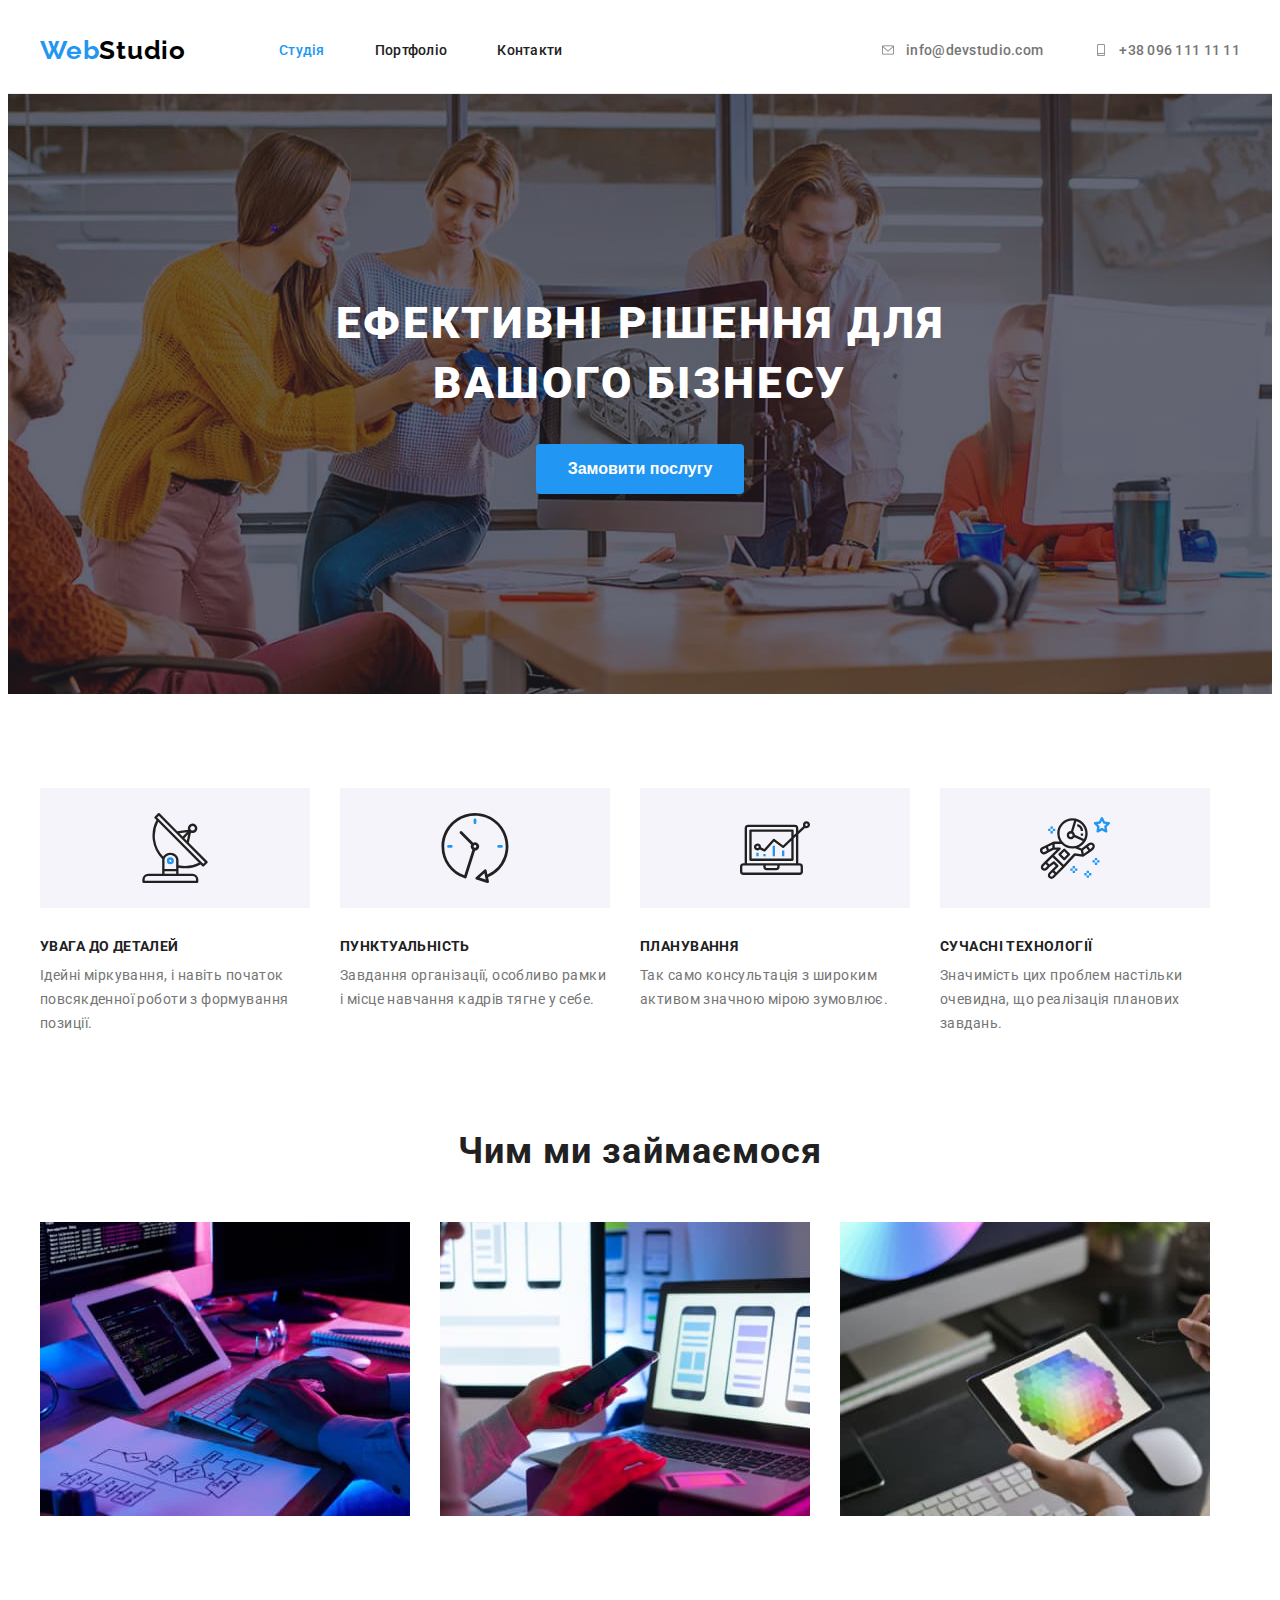
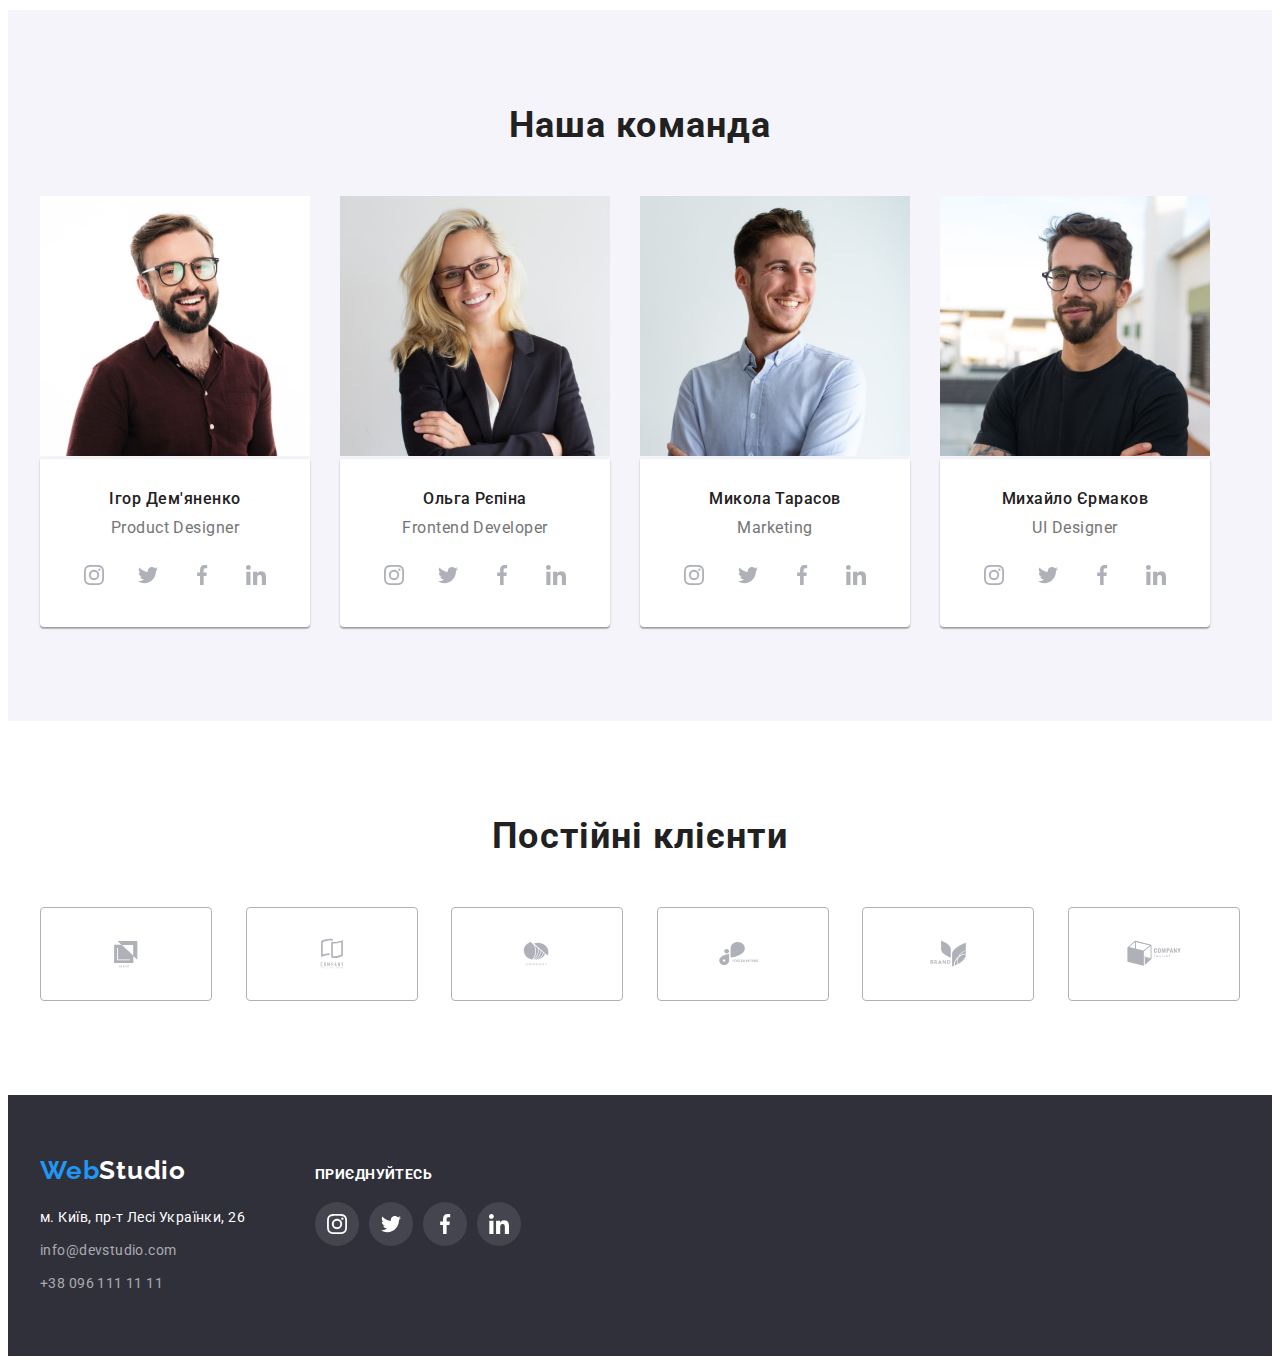
==== commit 9c804311: "finish" ====
--- a/index.html
+++ b/index.html
@@ -5,12 +5,12 @@
     <meta http-equiv="X-UA-Compatible" content="IE=edge" />
     <meta name="viewport" content="width=device-width, initial-scale=1.0" />
     <link
-    rel="stylesheet"
-    href="https://cdnjs.cloudflare.com/ajax/libs/modern-normalize/1.1.0/modern-normalize.min.css"
-    integrity="sha512-wpPYUAdjBVSE4KJnH1VR1HeZfpl1ub8YT/NKx4PuQ5NmX2tKuGu6U/JRp5y+Y8XG2tV+wKQpNHVUX03MfMFn9Q=="
-    crossorigin="anonymous"
-    referrerpolicy="no-referrer"
-  />
+      rel="stylesheet"
+      href="https://cdnjs.cloudflare.com/ajax/libs/modern-normalize/1.1.0/modern-normalize.min.css"
+      integrity="sha512-wpPYUAdjBVSE4KJnH1VR1HeZfpl1ub8YT/NKx4PuQ5NmX2tKuGu6U/JRp5y+Y8XG2tV+wKQpNHVUX03MfMFn9Q=="
+      crossorigin="anonymous"
+      referrerpolicy="no-referrer"
+    />
     <link rel="stylesheet" href="./css/styles.css" />
     <link rel="preconnect" href="https://fonts.googleapis.com" />
     <link rel="preconnect" href="https://fonts.gstatic.com" crossorigin />
@@ -35,8 +35,7 @@
         </nav>
         <ul class="contacts-nav-flex">
           <li>
-            <a href="mailto:info@devstudio.com" class="contacts-nav"
-              >
+            <a href="mailto:info@devstudio.com" class="contacts-nav">
               <svg class="icon-contacts" width="16" height="12">
                 <use href="./images/icons.svg#icon-envelope"></use>
               </svg>
@@ -44,8 +43,7 @@
             >
           </li>
           <li>
-            <a href="tel:+380961111111" class="contacts-nav"
-              >
+            <a href="tel:+380961111111" class="contacts-nav">
               <svg class="icon-contacts" width="16" height="12">
                 <use href="./images/icons.svg#icon-smartphone"></use>
               </svg>
@@ -58,9 +56,7 @@
     <main>
       <section class="banner">
         <div class="container container-banner">
-          <h1 class="banner-title">
-            Ефективні рішення для вашого бізнесу
-          </h1>
+          <h1 class="banner-title">Ефективні рішення для вашого бізнесу</h1>
           <button type="button" class="button">Замовити послугу</button>
         </div>
       </section>
@@ -379,61 +375,63 @@
     </main>
     <footer class="footer">
       <div class="container container-contacts-footer">
-        <a href="./index.html" class="logo-footer"
-          ><span class="logo-web-footer">Web</span>Studio</a
-        >
-        <address>
-          <ul>
-            <li class="footer-list">
-              <a href="https://goo.gl/maps/j4HgzEJUqqc4Ymoc8" class="address">
-                м. Київ, пр-т Лесі Українки, 26</a
-              >
-            </li>
-            <li class="footer-list">
-              <a href="mailto:info@devstudio.com" class="contacts-footer"
-                >info@devstudio.com</a
-              >
-            </li>
-            <li>
-              <a href="tel:+380961111111" class="contacts-footer"
-                >+38 096 111 11 11</a
-              >
-            </li>
-          </ul>
-        </address>
-      </div>
-      <div class="container container-footer-icon">
-        <span class="icons-footer">ПРИЄДНУЙТЕСЬ</span>
-        <ul class="footer-soc-list">
-          <li class="footer-soc-item">
-            <a class="footer-soc-link" href="">
-              <svg class="footer-soc-icon" width="20" height="20">
-                <use href="./images/icons.svg#icon-instagram"></use>
-              </svg>
-            </a>
-          </li>
-          <li class="footer-soc-item">
-            <a class="footer-soc-link" href="">
-              <svg class="footer-soc-icon" width="20" height="20">
-                <use href="./images/icons.svg#icon-twitter"></use>
-              </svg>
-            </a>
-          </li>
-          <li class="footer-soc-item">
-            <a class="footer-soc-link" href="">
-              <svg class="footer-soc-icon" width="20" height="20">
-                <use href="./images/icons.svg#icon-facebook"></use>
-              </svg>
-            </a>
-          </li>
-          <li class="footer-soc-item">
-            <a class="footer-soc-link" href="">
-              <svg class="footer-soc-icon" width="20" height="20">
-                <use href="./images/icons.svg#icon-linkedin"></use>
-              </svg>
-            </a>
-          </li>
-        </ul>
+        <div>
+          <a href="./index.html" class="logo-footer"
+            ><span class="logo-web-footer">Web</span>Studio</a
+          >
+          <address>
+            <ul>
+              <li class="footer-list">
+                <a href="https://goo.gl/maps/j4HgzEJUqqc4Ymoc8" class="address">
+                  м. Київ, пр-т Лесі Українки, 26</a
+                >
+              </li>
+              <li class="footer-list">
+                <a href="mailto:info@devstudio.com" class="contacts-footer"
+                  >info@devstudio.com</a
+                >
+              </li>
+              <li>
+                <a href="tel:+380961111111" class="contacts-footer"
+                  >+38 096 111 11 11</a
+                >
+              </li>
+            </ul>
+          </address>
+        </div>
+        <div class="container-footer-icon">
+          <span class="icons-footer">ПРИЄДНУЙТЕСЬ</span>
+          <ul class="footer-soc-list">
+            <li class="footer-soc-item">
+              <a class="footer-soc-link" href="">
+                <svg class="footer-soc-icon" width="20" height="20">
+                  <use href="./images/icons.svg#icon-instagram"></use>
+                </svg>
+              </a>
+            </li>
+            <li class="footer-soc-item">
+              <a class="footer-soc-link" href="">
+                <svg class="footer-soc-icon" width="20" height="20">
+                  <use href="./images/icons.svg#icon-twitter"></use>
+                </svg>
+              </a>
+            </li>
+            <li class="footer-soc-item">
+              <a class="footer-soc-link" href="">
+                <svg class="footer-soc-icon" width="20" height="20">
+                  <use href="./images/icons.svg#icon-facebook"></use>
+                </svg>
+              </a>
+            </li>
+            <li class="footer-soc-item">
+              <a class="footer-soc-link" href="">
+                <svg class="footer-soc-icon" width="20" height="20">
+                  <use href="./images/icons.svg#icon-linkedin"></use>
+                </svg>
+              </a>
+            </li>
+          </ul>
+        </div>
       </div>
     </footer>
   </body>
--- a/css/styles.css
+++ b/css/styles.css
@@ -445,7 +445,9 @@
     width: 1200px;
     padding-left: 15px;
     padding-right: 15px;
-    margin: 0 auto;  
+    margin: 0 auto; 
+    display: flex; 
+    align-items: baseline;
 }
 .icons-footer{
     font-weight: 700;
@@ -482,7 +484,7 @@
     background-color: #2196F3; 
 }
 .container-footer-icon{
-    display: flex;
+    margin-left: 70px;
 }
 .visually-hidden {
     position: absolute;
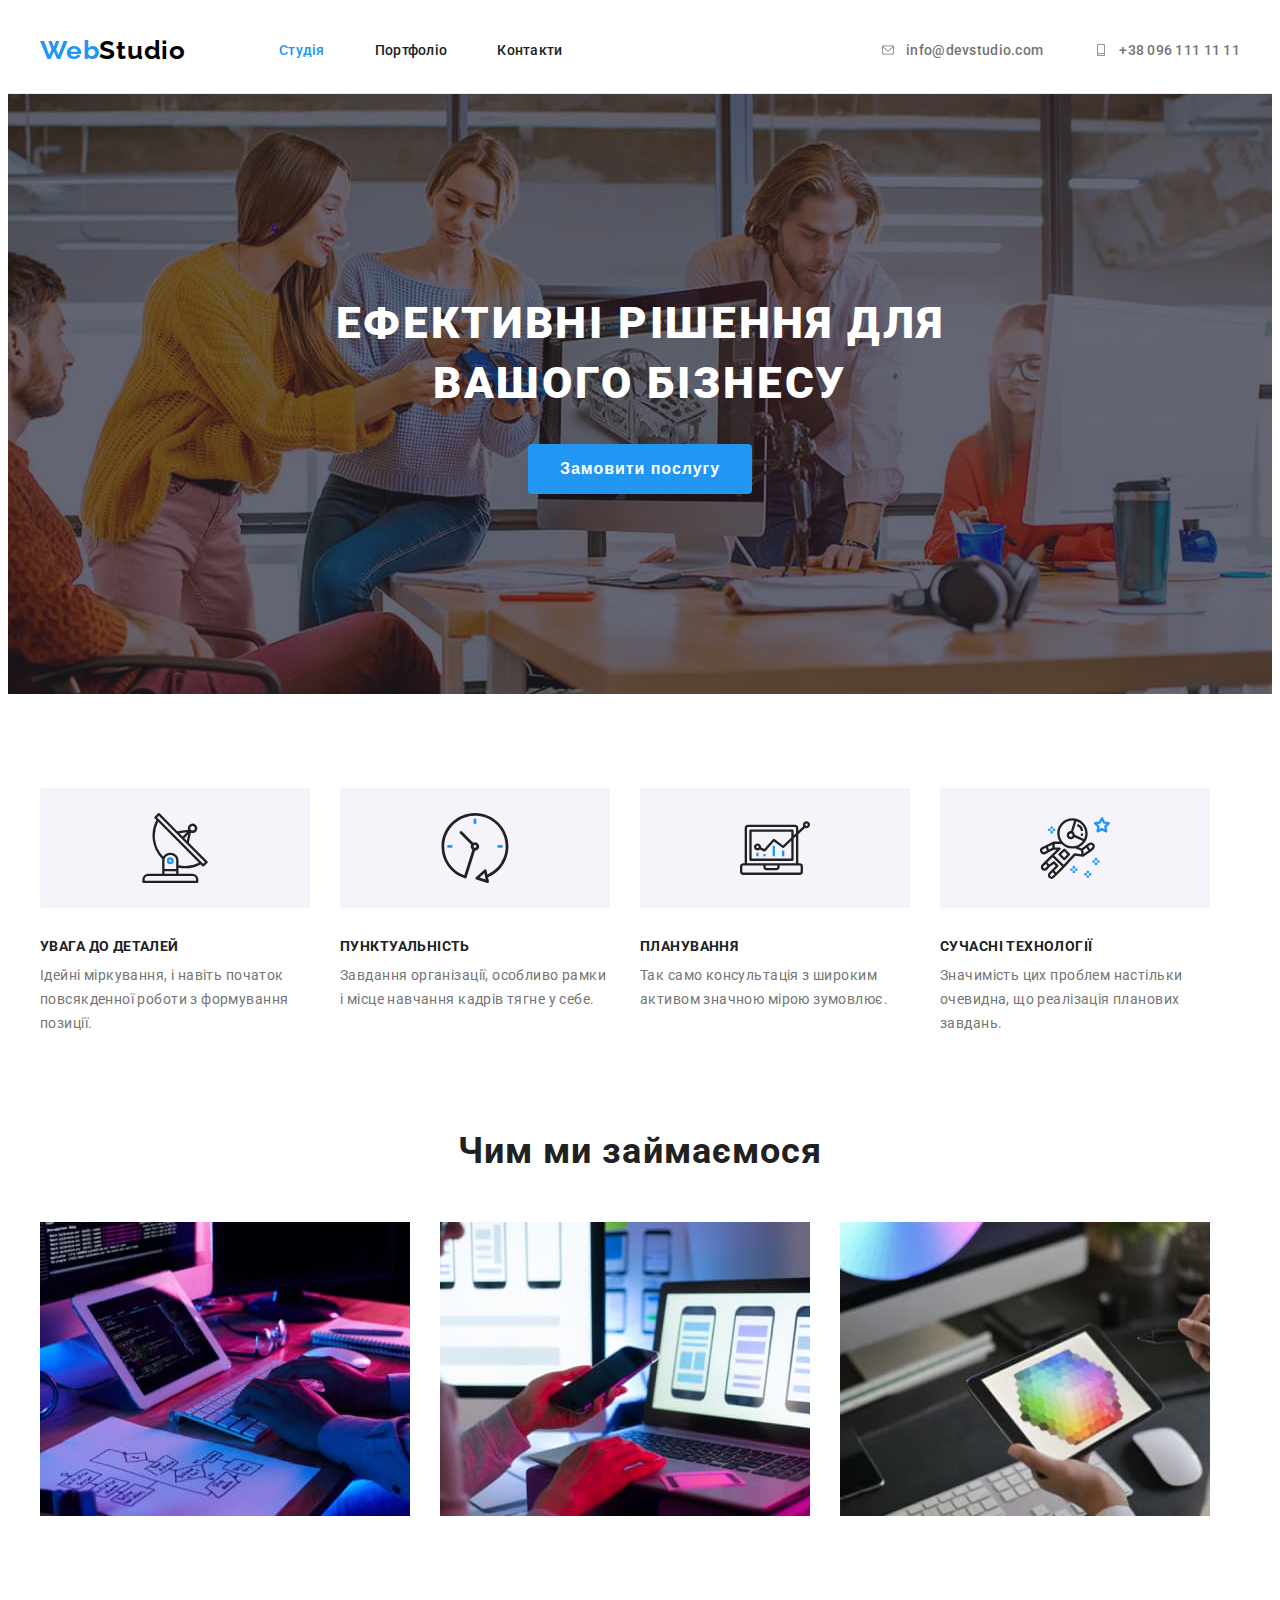
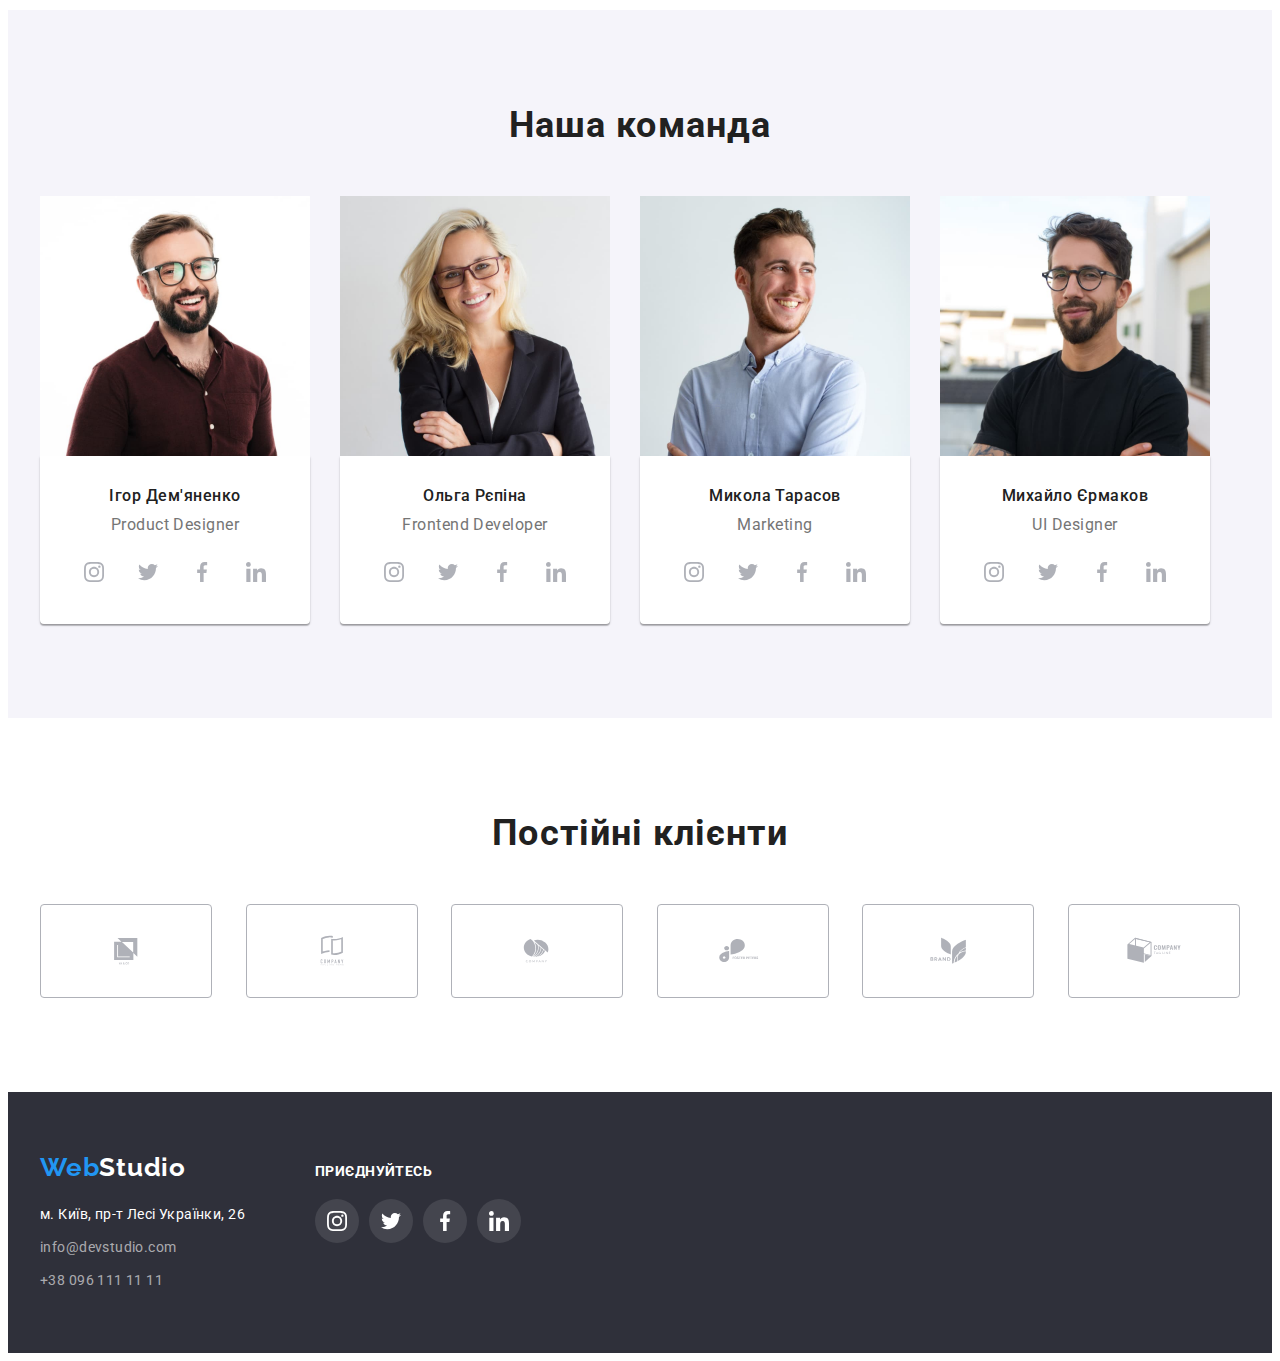
==== commit 6c9fb13c: "finish2" ====
--- a/index.html
+++ b/index.html
@@ -37,14 +37,14 @@
           <li>
             <a href="mailto:info@devstudio.com" class="contacts-nav">
               <svg class="icon-contacts" width="16" height="12">
-                <use href="./images/icons.svg#icon-envelope"></use>
+                <use href="./images/icons.svg#icon-envelope" width="16" height="12"></use>
               </svg>
               info@devstudio.com</a
             >
           </li>
           <li>
             <a href="tel:+380961111111" class="contacts-nav">
-              <svg class="icon-contacts" width="16" height="12">
+              <svg class="icon-contacts" width="12" height="16">
                 <use href="./images/icons.svg#icon-smartphone"></use>
               </svg>
               +38 096 111 11 11</a
@@ -154,6 +154,7 @@
           <ul class="team">
             <li>
               <img
+                class="team-picture"
                 src="./images/teammate-1.jpg"
                 alt="Член команди-1"
                 width="270"
@@ -196,6 +197,7 @@
             </li>
             <li>
               <img
+                class="team-picture"
                 src="./images/teammate-2.jpg"
                 alt="Член команди-2"
                 width="270"
@@ -238,6 +240,7 @@
             </li>
             <li>
               <img
+                class="team-picture"
                 src="./images/teammate-3.jpg"
                 alt="Член команди-3"
                 width="270"
@@ -280,6 +283,7 @@
             </li>
             <li>
               <img
+                class="team-picture"
                 src="./images/teammate-4.jpg"
                 alt="Член команди-4"
                 width="270"
@@ -400,7 +404,7 @@
           </address>
         </div>
         <div class="container-footer-icon">
-          <span class="icons-footer">ПРИЄДНУЙТЕСЬ</span>
+          <p class="icons-footer">ПРИЄДНУЙТЕСЬ</p>
           <ul class="footer-soc-list">
             <li class="footer-soc-item">
               <a class="footer-soc-link" href="">
--- a/css/styles.css
+++ b/css/styles.css
@@ -99,6 +99,10 @@
 .icon-contacts{
     fill: #757575;
     margin-right: 10px;
+}
+.contacts-nav svg{
+    width: 16px;
+    height: 12px;
 }
 .contacts-nav:hover .icon-contacts{
     fill: #2196F3;
@@ -208,6 +212,7 @@
     border-radius: 4px;
     border: 0;
     padding: 10px 32px ;
+    letter-spacing: 0.06em;
 }
 .advances{
     display: flex;
@@ -292,7 +297,11 @@
     max-width: 100%;
     height: auto;
 }
-
+.team-picture{
+    display: block;
+    max-width: 100%;
+    height: auto;
+}
 .team-soc-list{
 display: flex;
 justify-content: center;
@@ -347,6 +356,7 @@
 .button-filter:hover{
     background: #2196F3;
     color: #FFFFFF;
+    box-shadow: 0px 3px 1px rgba(0, 0, 0, 0.1), 0px 1px 2px rgba(0, 0, 0, 0.08), 0px 2px 2px rgba(0, 0, 0, 0.12);
 }
 .title-project{
     font-weight: 700;
@@ -354,6 +364,19 @@
     line-height: 2;
     letter-spacing: 0.06em;
     margin-bottom: 4px;
+}
+.project-link{
+    display: block;
+    text-decoration: none;
+}
+.project-link:hover,
+.project-link:focus{
+    box-shadow: 0px 1px 1px rgba(0, 0, 0, 0.12), 0px 4px 4px rgba(0, 0, 0, 0.06), 1px 4px 6px rgba(0, 0, 0, 0.16);
+}
+.project-picture{
+    display: block;
+    max-width: 100%;
+    height: auto;
 }
 
 .current{
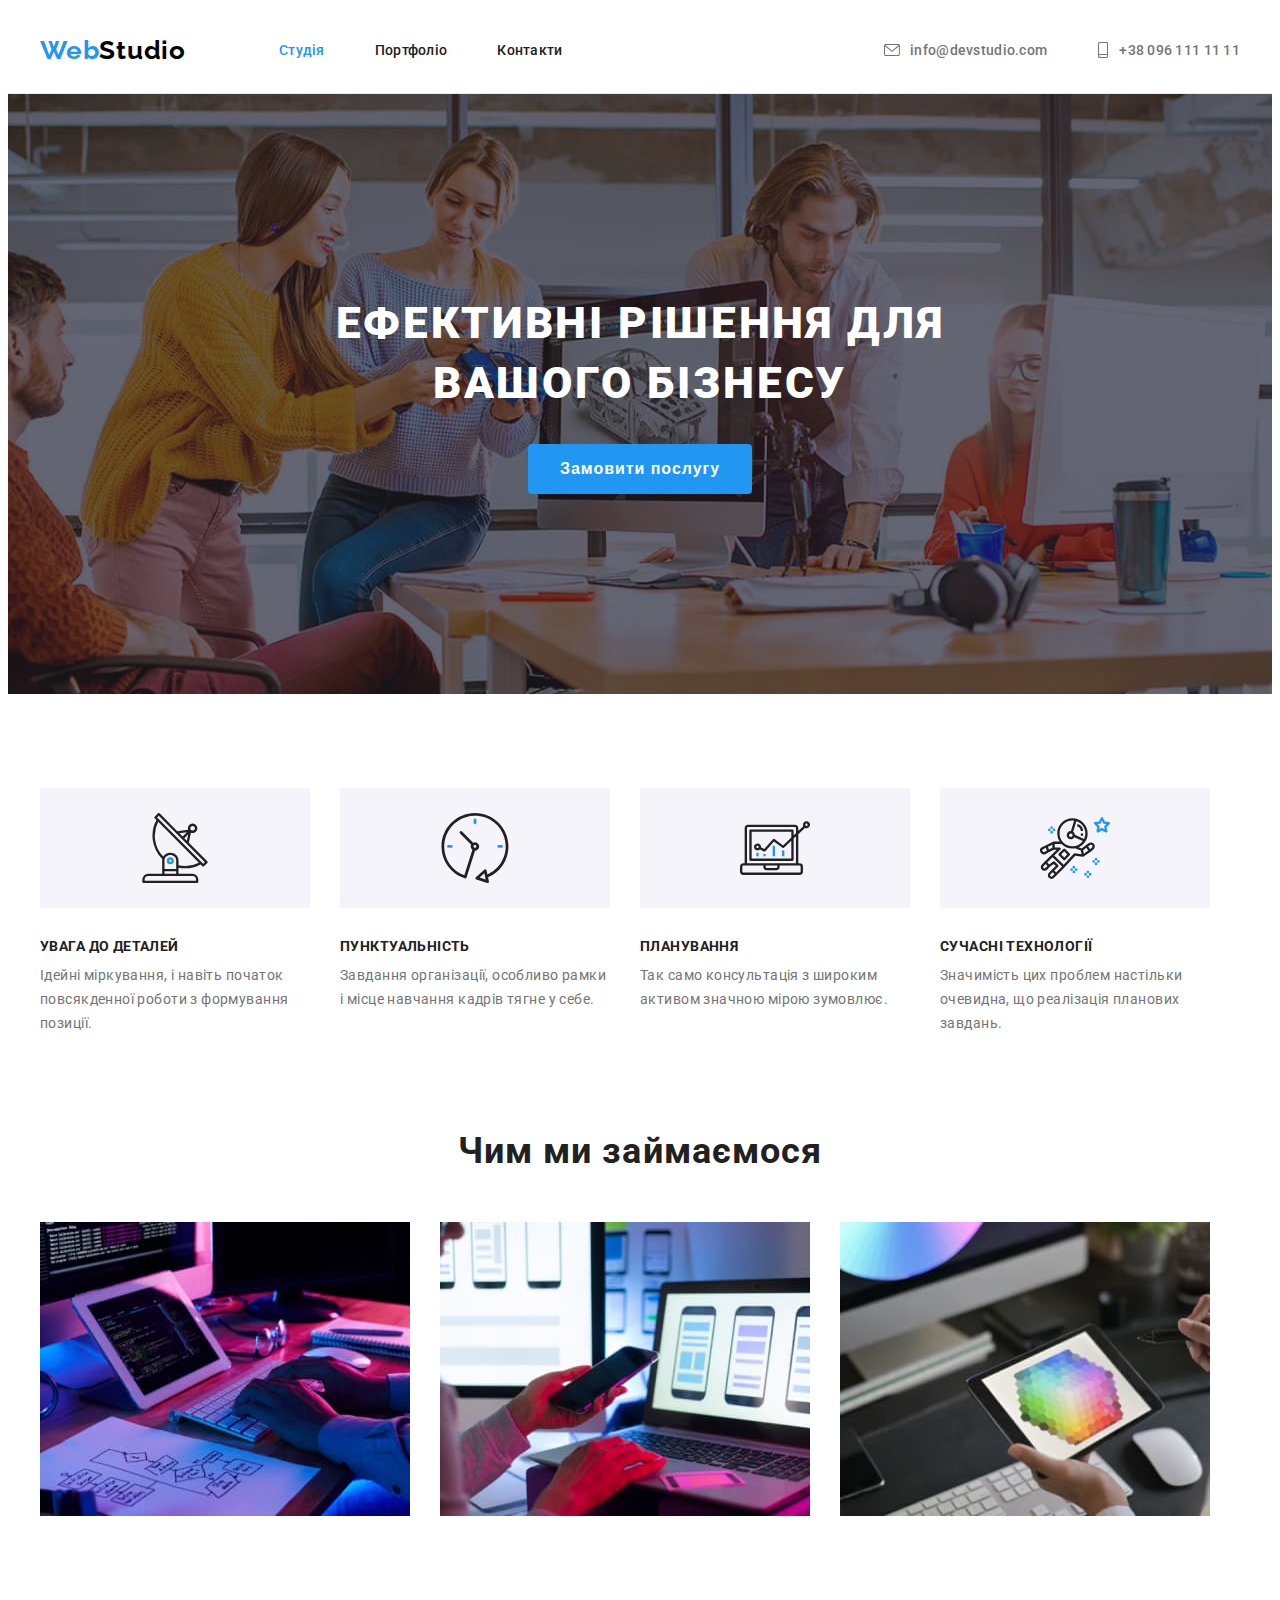
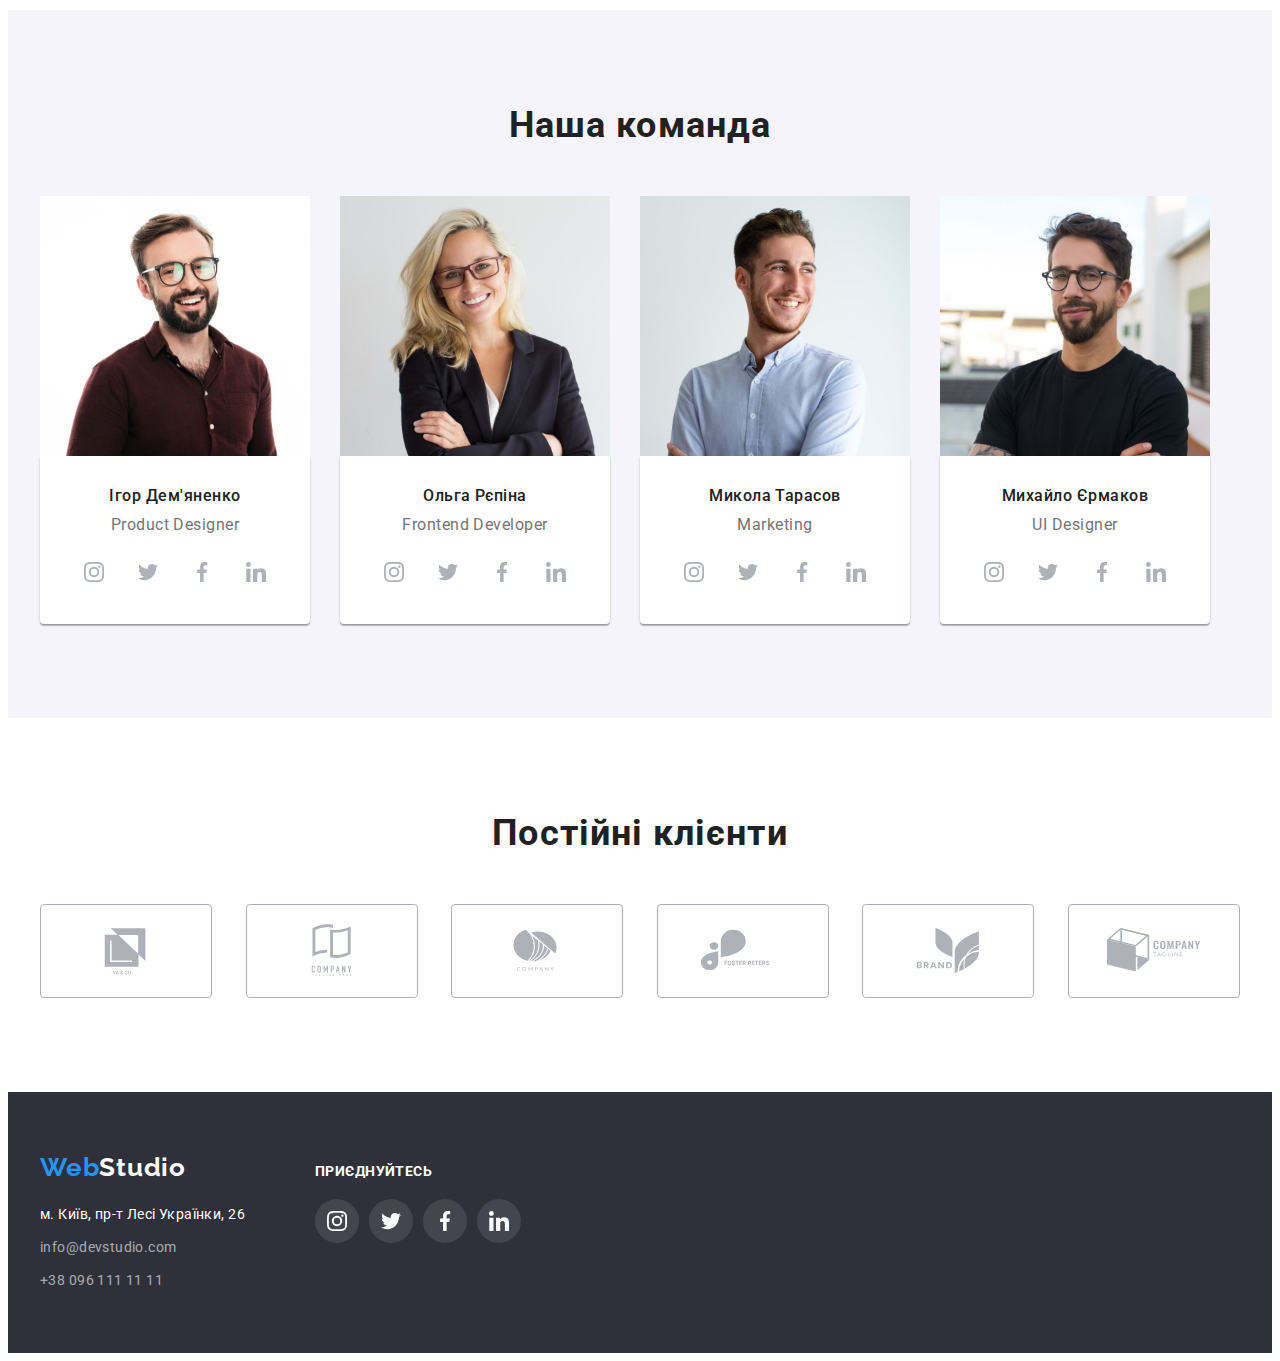
==== commit 5d15d016: "finish3" ====
--- a/index.html
+++ b/index.html
@@ -37,7 +37,7 @@
           <li>
             <a href="mailto:info@devstudio.com" class="contacts-nav">
               <svg class="icon-contacts" width="16" height="12">
-                <use href="./images/icons.svg#icon-envelope" width="16" height="12"></use>
+                <use href="./images/icons(2).svg#icon-envelope-2" width="16" height="12"></use>
               </svg>
               info@devstudio.com</a
             >
@@ -45,7 +45,7 @@
           <li>
             <a href="tel:+380961111111" class="contacts-nav">
               <svg class="icon-contacts" width="12" height="16">
-                <use href="./images/icons.svg#icon-smartphone"></use>
+                <use href="./images/icons(2).svg#icon-smartphone-2"></use>
               </svg>
               +38 096 111 11 11</a
             >
@@ -334,42 +334,42 @@
             <li class="clients-item">
               <a class="clients-link" href="">
                 <svg class="clients-icon" width="106" height="60">
-                  <use href="./images/icons.svg#icon-logo-1"></use>
-                </svg>
-              </a>
-            </li>
-            <li class="clients-item">
-              <a class="clients-link" href="">
-                <svg class="clients-icon" width="106" height="60">
-                  <use href="./images/icons.svg#icon-logo-2"></use>
-                </svg>
-              </a>
-            </li>
-            <li class="clients-item">
-              <a class="clients-link" href="">
-                <svg class="clients-icon" width="106" height="60">
-                  <use href="./images/icons.svg#icon-logo-3"></use>
-                </svg>
-              </a>
-            </li>
-            <li class="clients-item">
-              <a class="clients-link" href="">
-                <svg class="clients-icon" width="106" height="60">
-                  <use href="./images/icons.svg#icon-logo-4"></use>
-                </svg>
-              </a>
-            </li>
-            <li class="clients-item">
-              <a class="clients-link" href="">
-                <svg class="clients-icon" width="106" height="60">
-                  <use href="./images/icons.svg#icon-logo-5"></use>
-                </svg>
-              </a>
-            </li>
-            <li class="clients-item">
-              <a class="clients-link" href="">
-                <svg class="clients-icon" width="106" height="60">
-                  <use href="./images/icons.svg#icon-logo-6"></use>
+                  <use href="./images/icons(2).svg#icon-logo-1-2"></use>
+                </svg>
+              </a>
+            </li>
+            <li class="clients-item">
+              <a class="clients-link" href="">
+                <svg class="clients-icon" width="106" height="60">
+                  <use href="./images/icons(2).svg#icon-logo-2-2"></use>
+                </svg>
+              </a>
+            </li>
+            <li class="clients-item">
+              <a class="clients-link" href="">
+                <svg class="clients-icon" width="106" height="60">
+                  <use href="./images/icons(2).svg#icon-logo-3-2"></use>
+                </svg>
+              </a>
+            </li>
+            <li class="clients-item">
+              <a class="clients-link" href="">
+                <svg class="clients-icon" width="106" height="60">
+                  <use href="./images/icons(2).svg#icon-logo-4-2"></use>
+                </svg>
+              </a>
+            </li>
+            <li class="clients-item">
+              <a class="clients-link" href="">
+                <svg class="clients-icon" width="106" height="60">
+                  <use href="./images/icons(2).svg#icon-logo-5-2"></use>
+                </svg>
+              </a>
+            </li>
+            <li class="clients-item">
+              <a class="clients-link" href="">
+                <svg class="clients-icon" width="106" height="60">
+                  <use href="./images/icons(2).svg#icon-logo-6-2"></use>
                 </svg>
               </a>
             </li>
--- a/css/styles.css
+++ b/css/styles.css
@@ -99,10 +99,6 @@
 .icon-contacts{
     fill: #757575;
     margin-right: 10px;
-}
-.contacts-nav svg{
-    width: 16px;
-    height: 12px;
 }
 .contacts-nav:hover .icon-contacts{
     fill: #2196F3;
